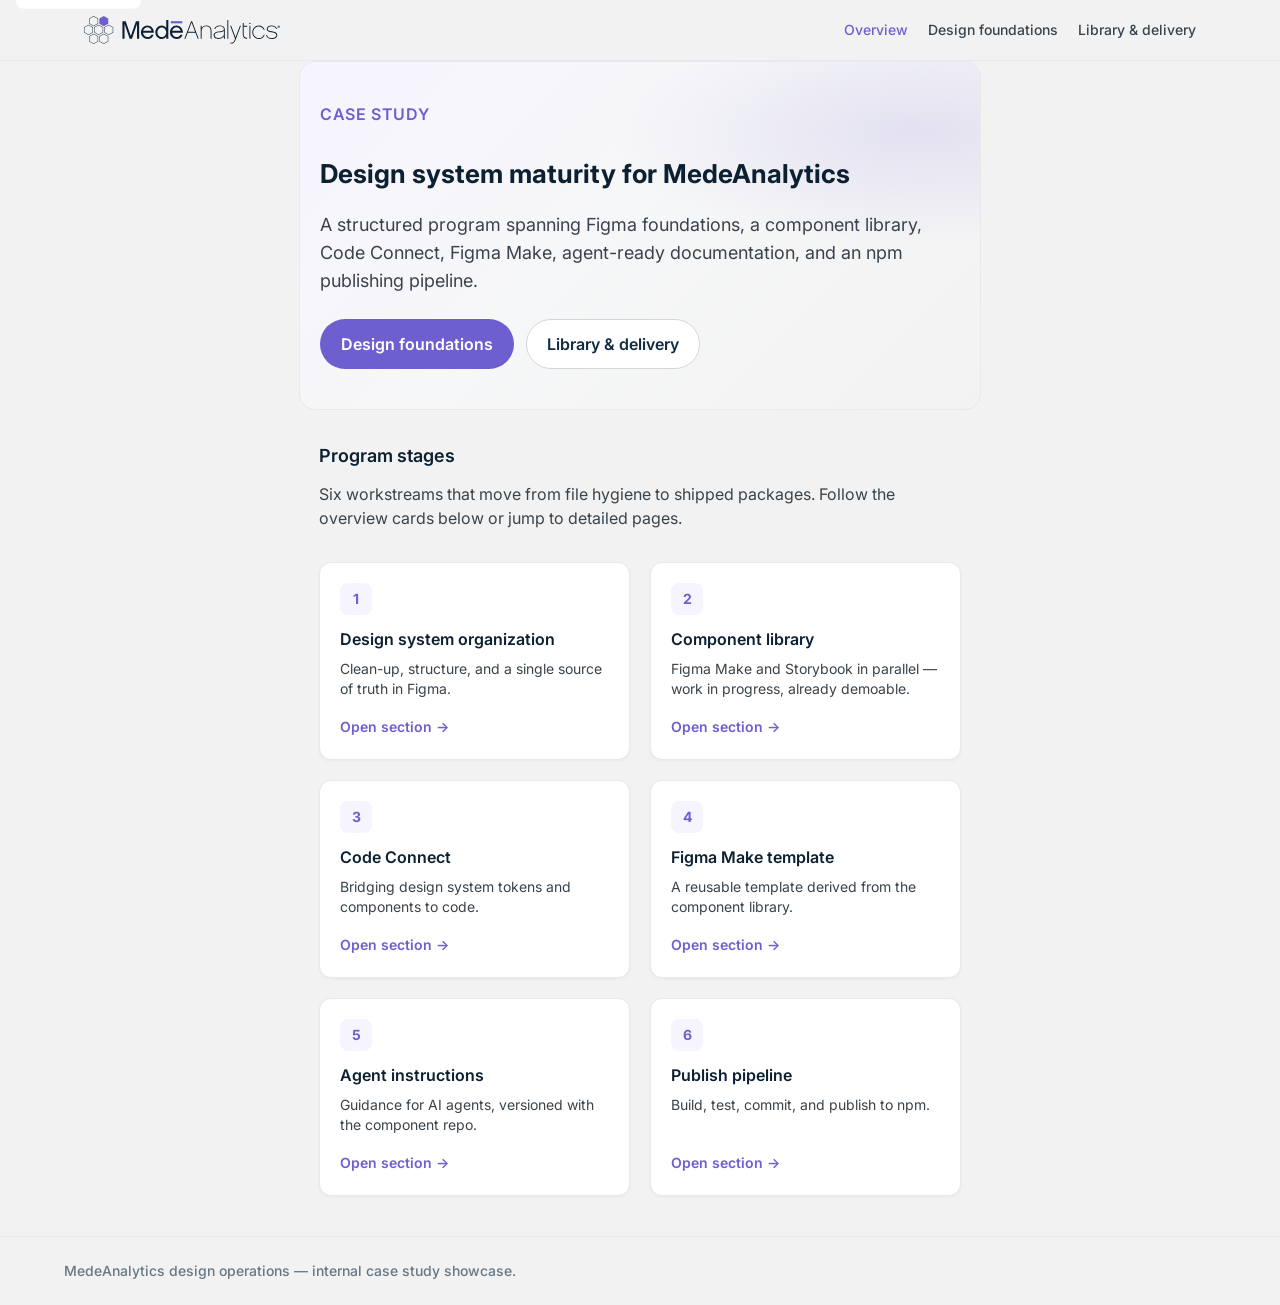
==== index.html @ 5ed3b11d "Add MedeAnalytics case study site (HTML/CSS, design tokens) Made-with: Cursor" ====
<!DOCTYPE html>
<html lang="en">
  <head>
    <meta charset="utf-8" />
    <meta name="viewport" content="width=device-width, initial-scale=1" />
    <title>MedeAnalytics — Design operations case study</title>
    <meta
      name="description"
      content="How we organized the design system, built a component library, connected Code Connect, and shipped to npm for MedeAnalytics."
    />
    <link rel="stylesheet" href="styles/index.css" />
    <link rel="stylesheet" href="css/site.css" />
  </head>
  <body class="page body-m-regular">
    <a class="skip-link label-s" href="#main">Skip to content</a>
    <header class="site-header">
      <div class="site-header__inner">
        <a class="site-logo" href="index.html">
          <img src="assets/ma_logo.svg" alt="MedeAnalytics" width="216" height="31" />
        </a>
        <nav class="site-nav label-s" aria-label="Primary">
          <a href="index.html" aria-current="page">Overview</a>
          <a href="foundations.html">Design foundations</a>
          <a href="library.html">Library &amp; delivery</a>
        </nav>
      </div>
    </header>

    <main id="main" class="site-main">
      <section class="hero" aria-labelledby="hero-title">
        <div class="hero__content">
          <p class="hero__eyebrow label-m">Case study</p>
          <h1 id="hero-title" class="h1">Design system maturity for MedeAnalytics</h1>
          <p class="body-l-regular" style="margin-top: var(---spacing-m); color: var(--text-02-main)">
            A structured program spanning Figma foundations, a component library, Code Connect,
            Figma Make, agent-ready documentation, and an npm publishing pipeline.
          </p>
          <div class="hero__actions">
            <a class="btn btn--primary" href="foundations.html">Design foundations</a>
            <a class="btn btn--secondary" href="library.html">Library &amp; delivery</a>
          </div>
        </div>
      </section>

      <section aria-labelledby="stages-title">
        <h2 id="stages-title" class="h2" style="margin-bottom: var(---spacing-s)">
          Program stages
        </h2>
        <p class="body-m-regular" style="color: var(--text-02-main); max-width: 40rem">
          Six workstreams that move from file hygiene to shipped packages. Follow the overview
          cards below or jump to detailed pages.
        </p>

        <div class="card-grid">
          <a class="stage-card reveal" href="foundations.html#stage-1">
            <span class="stage-card__num">1</span>
            <h3 class="stage-card__title body-m-semibold">Design system organization</h3>
            <p class="body-s-regular" style="color: var(--text-02-main); margin: 0">
              Clean-up, structure, and a single source of truth in Figma.
            </p>
            <span class="stage-card__meta">Open section →</span>
          </a>

          <a class="stage-card reveal" href="library.html#stage-2">
            <span class="stage-card__num">2</span>
            <h3 class="stage-card__title body-m-semibold">Component library</h3>
            <p class="body-s-regular" style="color: var(--text-02-main); margin: 0">
              Figma Make and Storybook in parallel — work in progress, already demoable.
            </p>
            <span class="stage-card__meta">Open section →</span>
          </a>

          <a class="stage-card reveal" href="foundations.html#stage-3">
            <span class="stage-card__num">3</span>
            <h3 class="stage-card__title body-m-semibold">Code Connect</h3>
            <p class="body-s-regular" style="color: var(--text-02-main); margin: 0">
              Bridging design system tokens and components to code.
            </p>
            <span class="stage-card__meta">Open section →</span>
          </a>

          <a class="stage-card reveal" href="foundations.html#stage-4">
            <span class="stage-card__num">4</span>
            <h3 class="stage-card__title body-m-semibold">Figma Make template</h3>
            <p class="body-s-regular" style="color: var(--text-02-main); margin: 0">
              A reusable template derived from the component library.
            </p>
            <span class="stage-card__meta">Open section →</span>
          </a>

          <a class="stage-card reveal" href="library.html#stage-5">
            <span class="stage-card__num">5</span>
            <h3 class="stage-card__title body-m-semibold">Agent instructions</h3>
            <p class="body-s-regular" style="color: var(--text-02-main); margin: 0">
              Guidance for AI agents, versioned with the component repo.
            </p>
            <span class="stage-card__meta">Open section →</span>
          </a>

          <a class="stage-card reveal" href="library.html#stage-6">
            <span class="stage-card__num">6</span>
            <h3 class="stage-card__title body-m-semibold">Publish pipeline</h3>
            <p class="body-s-regular" style="color: var(--text-02-main); margin: 0">
              Build, test, commit, and publish to npm.
            </p>
            <span class="stage-card__meta">Open section →</span>
          </a>
        </div>
      </section>
    </main>

    <footer class="site-footer">
      <div class="site-footer__inner body-s-regular">
        <p class="label-s" style="margin: 0">
          MedeAnalytics design operations — internal case study showcase.
        </p>
      </div>
    </footer>
    <script src="js/site.js" defer></script>
  </body>
</html>
---- styles/index.css ----
/* Design system entry — single Grape Crush theme */
@import './grape-crush.css';
@import './semantics.css';
@import './styles.css';
@import './primitives.css';
@import './fonts.css';
---- css/site.css ----
/* MedeAnalytics showcase — layout & motion (tokens from styles/index.css) */

*,
*::before,
*::after {
  box-sizing: border-box;
}

html {
  scroll-behavior: smooth;
}

@media (prefers-reduced-motion: reduce) {
  html {
    scroll-behavior: auto;
  }

  *,
  *::before,
  *::after {
    animation-duration: 0.01ms !important;
    animation-iteration-count: 1 !important;
    transition-duration: 0.01ms !important;
  }

  .reveal {
    opacity: 1 !important;
    transform: none !important;
  }
}

body {
  margin: 0;
  min-height: 100vh;
  background: var(--background-01-main);
  color: var(--text-01-main);
}

:focus-visible {
  outline: 2px solid var(--border-06-main);
  outline-offset: 2px;
}

.skip-link {
  position: absolute;
  left: var(---spacing-m);
  top: var(---spacing-m);
  padding: var(---spacing-xs) var(---spacing-s);
  background: var(--background-02-main);
  color: var(--text-hyperlink-01-main);
  text-decoration: none;
  border-radius: var(---radius-s);
  z-index: 1000;
  transform: translateY(-120%);
  transition: transform 0.2s ease;
}

.skip-link:focus {
  transform: translateY(0);
}

.site-header {
  position: sticky;
  top: 0;
  z-index: 100;
  background: color-mix(in srgb, var(--background-01-main) 92%, transparent);
  backdrop-filter: blur(12px);
  border-bottom: 1px solid var(--border-04-main);
}

.site-header__inner {
  max-width: 72rem;
  margin: 0 auto;
  padding: var(---spacing-m) var(---spacing-l);
  display: flex;
  flex-wrap: wrap;
  align-items: center;
  justify-content: space-between;
  gap: var(---spacing-m);
}

.site-logo {
  display: flex;
  align-items: center;
  gap: var(---spacing-s);
  text-decoration: none;
  color: inherit;
  transition: opacity 0.2s ease;
}

.site-logo:hover {
  opacity: 0.85;
}

.site-logo img {
  height: 1.75rem;
  width: auto;
  display: block;
}

.site-nav {
  display: flex;
  flex-wrap: wrap;
  gap: var(---spacing-xs) var(---spacing-l);
  align-items: center;
}

.site-nav a {
  text-decoration: none;
  color: var(--text-02-main);
  transition: color 0.2s ease;
}

.site-nav a:hover,
.site-nav a[aria-current="page"] {
  color: var(--text-hyperlink-01-main);
}

.site-main {
  max-width: 72rem;
  margin: 0 auto;
  padding: var(---spacing-2xl) var(---spacing-l) var(---spacing-3xl);
}

/* Keep each page’s main column under ~4000px of content height */
.site-main--tall {
  max-height: none;
}

.site-footer {
  border-top: 1px solid var(--border-04-main);
  padding: var(---spacing-xl) var(---spacing-l);
  margin-top: auto;
}

.site-footer__inner {
  max-width: 72rem;
  margin: 0 auto;
  color: var(--text-03-main);
}

/* Hero */
.hero {
  position: relative;
  padding: var(---spacing-3xl) var(---spacing-l);
  margin: calc(var(---spacing-2xl) * -1) calc(var(---spacing-l) * -1) var(---spacing-2xl);
  border-radius: var(---radius-l);
  overflow: hidden;
  background: linear-gradient(
    135deg,
    var(--background-10-main) 0%,
    var(--background-03-main) 45%,
    var(--background-01-main) 100%
  );
  border: 1px solid var(--border-04-main);
}

.hero::before {
  content: "";
  position: absolute;
  inset: 0;
  background: radial-gradient(
    ellipse 80% 60% at 90% 20%,
    color-mix(in srgb, var(--gradient-01-step-1) 18%, transparent),
    transparent 55%
  );
  pointer-events: none;
}

.hero__content {
  position: relative;
  max-width: 40rem;
}

.hero__eyebrow {
  display: inline-block;
  margin-bottom: var(---spacing-s);
  color: var(--text-hyperlink-01-main);
  letter-spacing: 0.04em;
  text-transform: uppercase;
}

.hero__actions {
  display: flex;
  flex-wrap: wrap;
  gap: var(---spacing-s);
  margin-top: var(---spacing-xl);
}

/* Buttons — token-driven */
.btn {
  display: inline-flex;
  align-items: center;
  justify-content: center;
  gap: var(---spacing-xs);
  padding: var(---spacing-s) var(---spacing-l);
  border-radius: var(--button-radius);
  font-family: var(---fontfamily);
  font-size: var(---fontsize-xs);
  font-weight: var(---fontweight-semibold);
  line-height: var(---lineheight-xs);
  text-decoration: none;
  cursor: pointer;
  border: 1px solid transparent;
  transition:
    background 0.2s ease,
    color 0.2s ease,
    border-color 0.2s ease,
    transform 0.2s ease,
    box-shadow 0.2s ease;
}

.btn--primary {
  background: var(--button-background-01-enabled-def);
  color: var(--button-elements-01-enabled);
}

.btn--primary:hover {
  background: var(--button-background-01-enabled-hov);
  transform: translateY(-1px);
  box-shadow: var(---effectposition-zero) var(---effectposition-pos2) var(---effectscale-s)
    var(---effectposition-neg2) var(--transparent-black-10);
}

.btn--primary:active {
  background: var(--button-background-01-enabled-act);
  transform: translateY(0);
}

.btn--secondary {
  background: var(--button-background-02-enabled-def);
  color: var(--button-elements-02-enabled);
  border-color: var(--border-02-main);
}

.btn--secondary:hover {
  background: var(--button-background-02-enabled-hov);
  border-color: var(--border-03-main);
  transform: translateY(-1px);
}

/* Card grid */
.card-grid {
  display: grid;
  grid-template-columns: repeat(auto-fill, minmax(17rem, 1fr));
  gap: var(---spacing-l);
  margin-top: var(---spacing-2xl);
}

.stage-card {
  display: flex;
  flex-direction: column;
  padding: var(---spacing-l);
  background: var(--background-02-main);
  border: 1px solid var(--border-04-main);
  border-radius: var(---radius-m);
  box-shadow: var(---effectposition-zero) var(---effectposition-pos1) var(---effectscale-xs)
    var(---effectposition-zero) var(--transparent-black-5);
  text-decoration: none;
  color: inherit;
  transition:
    transform 0.25s ease,
    box-shadow 0.25s ease,
    border-color 0.25s ease;
}

.stage-card:hover {
  transform: translateY(-4px);
  box-shadow: var(---effectposition-zero) var(---effectposition-pos4) var(---effectscale-l)
    var(---effectposition-neg2) var(--transparent-black-10);
  border-color: var(--border-06-main);
}

.stage-card__num {
  display: inline-flex;
  align-items: center;
  justify-content: center;
  width: 2rem;
  height: 2rem;
  border-radius: var(---radius-s);
  background: var(--background-10-main);
  color: var(--text-hyperlink-01-main);
  font-size: var(---fontsize-2xs);
  font-weight: var(---fontweight-bold);
  margin-bottom: var(---spacing-s);
}

.stage-card__title {
  margin: 0 0 var(---spacing-xs);
  color: var(--text-01-main);
}

.stage-card__meta {
  margin-top: auto;
  padding-top: var(---spacing-m);
  color: var(--text-hyperlink-01-main);
  font-size: var(---fontsize-2xs);
  font-weight: var(---fontweight-semibold);
}

/* Content sections */
.page-intro {
  margin-bottom: var(---spacing-2xl);
  max-width: 42rem;
}

.section-block {
  margin-bottom: var(---spacing-3xl);
  padding-bottom: var(---spacing-2xl);
  border-bottom: 1px solid var(--border-04-main);
}

.section-block:last-child {
  border-bottom: none;
  margin-bottom: 0;
  padding-bottom: 0;
}

.section-block__header {
  display: flex;
  flex-wrap: wrap;
  align-items: baseline;
  gap: var(---spacing-s) var(---spacing-l);
  margin-bottom: var(---spacing-m);
}

.section-block__num {
  flex-shrink: 0;
  width: 2.5rem;
  height: 2.5rem;
  display: inline-flex;
  align-items: center;
  justify-content: center;
  border-radius: var(---radius-m);
  background: var(--duotone-theme-secondary);
  color: var(--text-hyperlink-01-main);
  font-weight: var(---fontweight-bold);
  font-size: var(---fontsize-s);
}

.section-block h2 {
  margin: 0;
  flex: 1;
  min-width: 12rem;
}

.tag {
  display: inline-block;
  padding: var(---spacing-2xs) var(---spacing-s);
  border-radius: var(---radius-full);
  background: var(--background-09-main);
  color: var(--text-02-main);
  font-size: var(---fontsize-2xs);
  font-weight: var(---fontweight-medium);
}

.tag--progress {
  background: var(--background-11-main);
  color: var(--text-05-main);
}

.link-list {
  list-style: none;
  margin: var(---spacing-m) 0 0;
  padding: 0;
}

.link-list li {
  margin-bottom: var(---spacing-s);
}

.external-link {
  color: var(--text-hyperlink-01-main);
  text-decoration: none;
  font-weight: var(---fontweight-semibold);
  border-bottom: 1px solid color-mix(in srgb, var(--text-hyperlink-01-main) 35%, transparent);
  transition:
    color 0.2s ease,
    border-color 0.2s ease;
}

.external-link:hover {
  color: var(--text-hyperlink-01-main);
  border-bottom-color: var(--text-hyperlink-01-main);
}

.external-link::after {
  content: " ↗";
  font-size: 0.85em;
  opacity: 0.7;
}

.site-footer a:not(.external-link) {
  color: var(--text-hyperlink-01-main);
  text-decoration: none;
  border-bottom: 1px solid
    color-mix(in srgb, var(--text-hyperlink-01-main) 35%, transparent);
}

.site-footer a:not(.external-link):hover {
  border-bottom-color: var(--text-hyperlink-01-main);
}

/* Scroll reveal */
.reveal {
  opacity: 0;
  transform: translateY(12px);
  transition:
    opacity 0.5s ease,
    transform 0.5s ease;
}

.reveal.is-visible {
  opacity: 1;
  transform: translateY(0);
}

/* Page shell for sticky footer */
.page {
  min-height: 100vh;
  display: flex;
  flex-direction: column;
}

.page .site-main {
  flex: 1;
}

/* Responsive */
@media (max-width: 640px) {
  .hero {
    margin-left: calc(var(---spacing-l) * -1);
    margin-right: calc(var(---spacing-l) * -1);
    border-radius: 0;
    border-left: none;
    border-right: none;
  }

  .site-header__inner {
    flex-direction: column;
    align-items: flex-start;
  }

  .site-nav {
    width: 100%;
  }
}
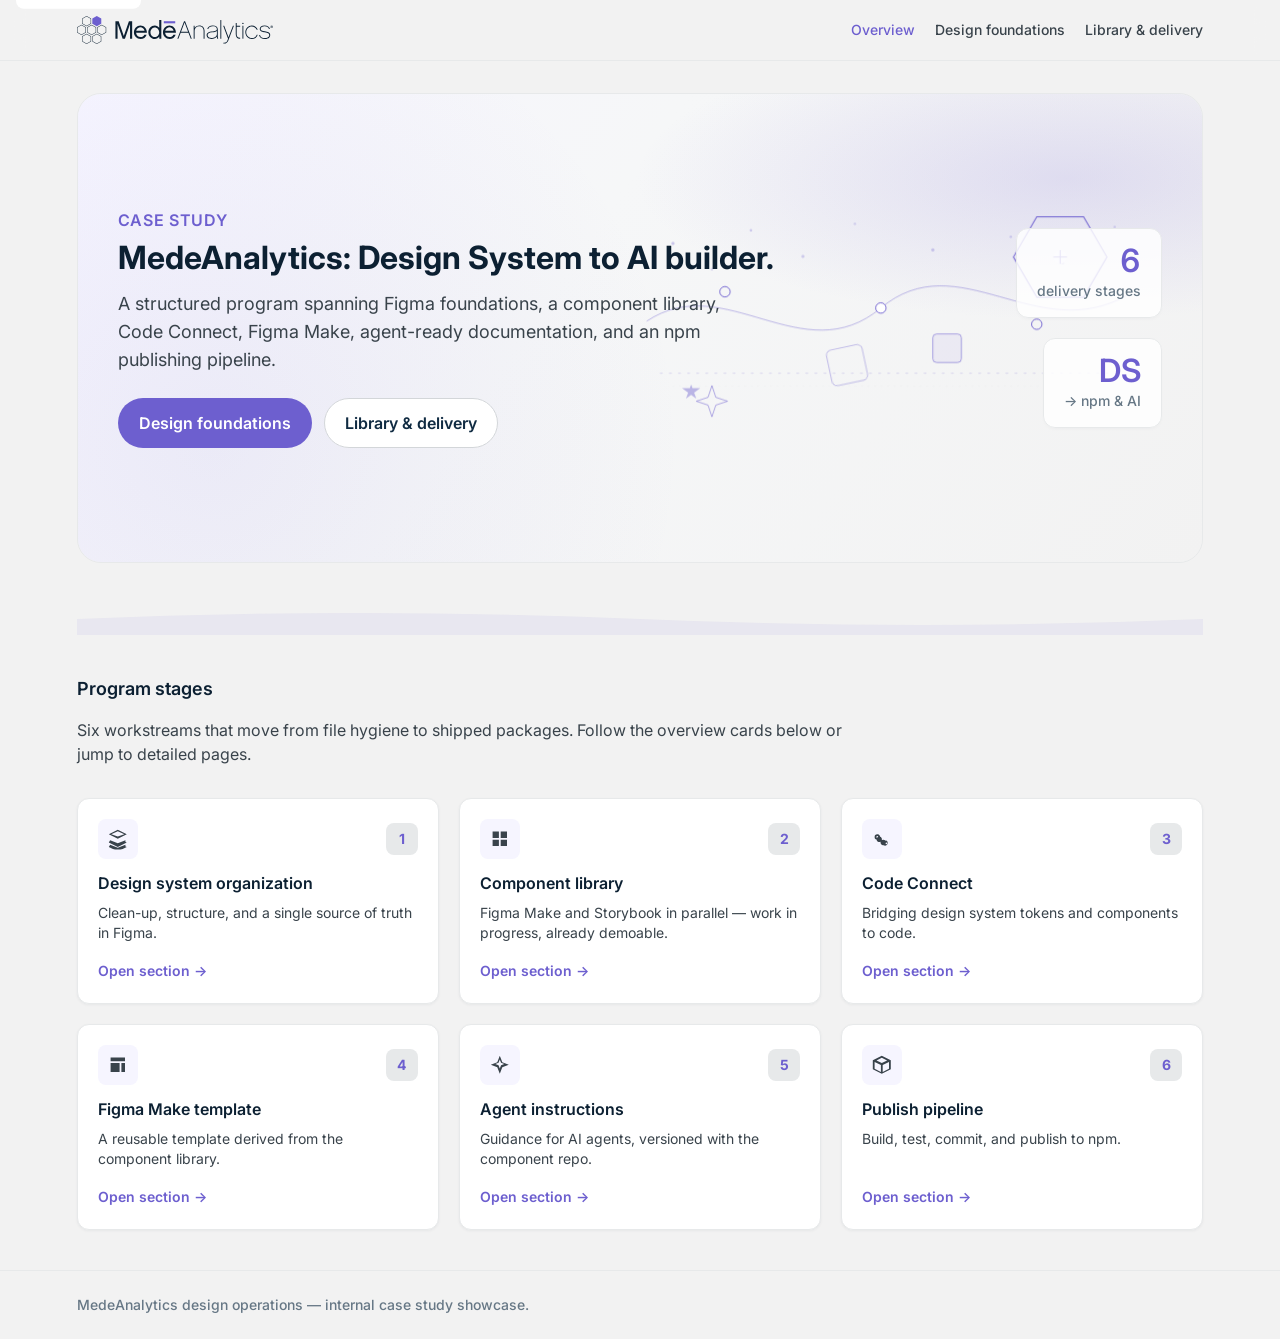
==== commit 670447cf: "Widen layout, hero headline and vector art, card icons, parallax Made-with: Cursor" ====
--- a/index.html
+++ b/index.html
@@ -3,15 +3,49 @@
   <head>
     <meta charset="utf-8" />
     <meta name="viewport" content="width=device-width, initial-scale=1" />
-    <title>MedeAnalytics — Design operations case study</title>
+    <title>MedeAnalytics: Design System to AI builder</title>
     <meta
       name="description"
-      content="How we organized the design system, built a component library, connected Code Connect, and shipped to npm for MedeAnalytics."
+      content="From organized Figma foundations to component libraries, Code Connect, and AI-ready delivery — the MedeAnalytics design operations program."
     />
     <link rel="stylesheet" href="styles/index.css" />
     <link rel="stylesheet" href="css/site.css" />
   </head>
   <body class="page body-m-regular">
+    <svg xmlns="http://www.w3.org/2000/svg" aria-hidden="true" class="sprite" focusable="false">
+      <defs>
+        <symbol id="icon-layers" viewBox="0 0 24 24">
+          <path
+            fill="currentColor"
+            d="M12 2 2 7l10 5 10-5-10-5Zm0 7.5L4.74 7 12 3.5 19.26 7 12 9.5Zm8.5 4.1L12 17l-8.5-3.4L2 16l10 5 10-5-1.5-.4Zm0 5L12 22l-8.5-3.4L2 21l10 5 10-5-1.5-.4Z"
+          />
+        </symbol>
+        <symbol id="icon-components" viewBox="0 0 24 24">
+          <path fill="currentColor" d="M4 4h7v7H4V4Zm9 0h7v7h-7V4ZM4 13h7v7H4v-7Zm9 0h7v7h-7v-7Z" />
+        </symbol>
+        <symbol id="icon-connect" viewBox="0 0 24 24">
+          <path
+            fill="currentColor"
+            d="M7 7a3 3 0 1 0 0 6 2.97 2.97 0 0 0 1.58-.46l2.28 2.28a3 3 0 1 0 1.42-1.42L10 11.12A3 3 0 0 0 7 7Zm0 2a1 1 0 1 1 0 2 1 1 0 0 1 0-2Zm10 5a3 3 0 0 0-2.86 2.12l-2.28-2.28a3 3 0 1 0-1.42 1.42l2.28 2.28A3 3 0 1 0 17 14Zm0 2a1 1 0 1 1 0 2 1 1 0 0 1 0-2Z"
+          />
+        </symbol>
+        <symbol id="icon-template" viewBox="0 0 24 24">
+          <path fill="currentColor" d="M4 4h16v4H4V4Zm0 6h10v10H4V10Zm12 0h4v10h-4V10Z" />
+        </symbol>
+        <symbol id="icon-spark" viewBox="0 0 24 24">
+          <path
+            fill="currentColor"
+            d="M12 2 9.2 9.2 2 12l7.2 2.8L12 22l2.8-7.2L22 12l-7.2-2.8L12 2Zm0 4.2 1.4 3.6 3.6 1.4-3.6 1.4-1.4 3.6-1.4-3.6-3.6-1.4 3.6-1.4 1.4-3.6Z"
+          />
+        </symbol>
+        <symbol id="icon-package" viewBox="0 0 24 24">
+          <path
+            fill="currentColor"
+            d="M12 2 2 7v10l10 5 10-5V7L12 2Zm0 2.2 5.9 2.95L12 10.1 6.1 7.15 12 4.2ZM4 8.8l7 3.5v7.7l-7-3.5V8.8Zm16 0v7.7l-7 3.5v-7.7l7-3.5Z"
+          />
+        </symbol>
+      </defs>
+    </svg>
     <a class="skip-link label-s" href="#main">Skip to content</a>
     <header class="site-header">
       <div class="site-header__inner">
@@ -27,82 +61,226 @@
     </header>
 
     <main id="main" class="site-main">
-      <section class="hero" aria-labelledby="hero-title">
-        <div class="hero__content">
-          <p class="hero__eyebrow label-m">Case study</p>
-          <h1 id="hero-title" class="h1">Design system maturity for MedeAnalytics</h1>
-          <p class="body-l-regular" style="margin-top: var(---spacing-m); color: var(--text-02-main)">
-            A structured program spanning Figma foundations, a component library, Code Connect,
-            Figma Make, agent-ready documentation, and an npm publishing pipeline.
+      <section class="hero hero--featured hero--parallax" aria-labelledby="hero-title" data-parallax-root>
+        <div class="hero__bg" aria-hidden="true">
+          <div class="hero__gradient"></div>
+        </div>
+        <div class="hero__art" aria-hidden="true">
+          <svg
+            class="hero__svg"
+            viewBox="0 0 900 420"
+            preserveAspectRatio="xMidYMid meet"
+            xmlns="http://www.w3.org/2000/svg"
+          >
+            <g data-parallax="0.035" class="hero__layer">
+              <circle cx="120" cy="80" r="2.5" fill="var(--text-hyperlink-01-main)" opacity="0.35" />
+              <circle cx="180" cy="120" r="2" fill="var(--text-hyperlink-01-main)" opacity="0.25" />
+              <circle cx="240" cy="60" r="2" fill="var(--text-hyperlink-01-main)" opacity="0.3" />
+              <circle cx="320" cy="100" r="2.5" fill="var(--text-hyperlink-01-main)" opacity="0.28" />
+              <circle cx="400" cy="50" r="2" fill="var(--text-hyperlink-01-main)" opacity="0.22" />
+              <circle cx="520" cy="90" r="2.5" fill="var(--text-hyperlink-01-main)" opacity="0.32" />
+              <circle cx="640" cy="70" r="2" fill="var(--text-hyperlink-01-main)" opacity="0.26" />
+              <circle cx="720" cy="110" r="2.5" fill="var(--text-hyperlink-01-main)" opacity="0.3" />
+              <circle cx="800" cy="55" r="2" fill="var(--text-hyperlink-01-main)" opacity="0.24" />
+              <path
+                d="M100 280h700"
+                stroke="var(--border-06-main)"
+                stroke-width="1"
+                stroke-dasharray="4 10"
+                opacity="0.35"
+              />
+              <path
+                d="M120 300h660"
+                stroke="var(--border-04-main)"
+                stroke-width="1"
+                stroke-dasharray="2 8"
+                opacity="0.5"
+              />
+            </g>
+            <g data-parallax="0.085" class="hero__layer">
+              <path
+                d="M80 200 C200 120 320 280 440 180 S680 240 820 160"
+                fill="none"
+                stroke="var(--text-hyperlink-01-main)"
+                stroke-width="1.5"
+                stroke-linecap="round"
+                opacity="0.45"
+              />
+              <circle cx="200" cy="155" r="8" fill="none" stroke="var(--border-06-main)" stroke-width="1.5" />
+              <circle cx="440" cy="180" r="8" fill="var(--background-02-main)" stroke="var(--border-06-main)" stroke-width="1.5" />
+              <circle cx="680" cy="205" r="8" fill="none" stroke="var(--border-06-main)" stroke-width="1.5" />
+              <rect
+                x="360"
+                y="240"
+                width="56"
+                height="56"
+                rx="8"
+                fill="none"
+                stroke="var(--text-hyperlink-01-main)"
+                stroke-width="1.25"
+                opacity="0.5"
+                transform="rotate(-12 388 268)"
+              />
+              <rect
+                x="520"
+                y="220"
+                width="44"
+                height="44"
+                rx="6"
+                fill="color-mix(in srgb, var(--gradient-01-step-1) 12%, transparent)"
+                stroke="var(--border-06-main)"
+                stroke-width="1"
+                opacity="0.9"
+              />
+            </g>
+            <g data-parallax="0.14" class="hero__layer">
+              <path
+                d="M680 40h72l36 62-36 62h-72l-36-62 36-62Z"
+                fill="none"
+                stroke="var(--logo-primary)"
+                stroke-width="1.75"
+                opacity="0.85"
+              />
+              <circle cx="716" cy="102" r="10" fill="var(--duotone-theme-secondary)" opacity="0.95" />
+              <path
+                d="M716 92v20M706 102h20"
+                stroke="var(--logo-primary)"
+                stroke-width="1.5"
+                stroke-linecap="round"
+              />
+              <path
+                d="M140 320l8-22 8 22-22-16h28l-22 16Z"
+                fill="var(--logo-primary)"
+                opacity="0.45"
+              />
+              <path
+                d="M180 300l6 18 18 6-18 6-6 18-6-18-18-6 18-6 6-18Z"
+                fill="none"
+                stroke="var(--text-hyperlink-01-main)"
+                stroke-width="1.2"
+                opacity="0.7"
+              />
+            </g>
+          </svg>
+        </div>
+        <div class="hero__grid">
+          <div class="hero__content">
+            <p class="hero__eyebrow label-m">Case study</p>
+            <h1 id="hero-title" class="hero__title h1">
+              MedeAnalytics:<span class="hero__title-line"> Design System to AI builder.</span>
+            </h1>
+            <p class="hero__lede body-l-regular">
+              A structured program spanning Figma foundations, a component library, Code Connect,
+              Figma Make, agent-ready documentation, and an npm publishing pipeline.
+            </p>
+            <div class="hero__actions">
+              <a class="btn btn--primary" href="foundations.html">Design foundations</a>
+              <a class="btn btn--secondary" href="library.html">Library &amp; delivery</a>
+            </div>
+          </div>
+          <div class="hero__metrics" aria-hidden="true">
+            <div class="hero__metric">
+              <span class="hero__metric-value">6</span>
+              <span class="hero__metric-label label-s">delivery stages</span>
+            </div>
+            <div class="hero__metric">
+              <span class="hero__metric-value">DS</span>
+              <span class="hero__metric-label label-s">→ npm &amp; AI</span>
+            </div>
+          </div>
+        </div>
+      </section>
+
+      <div class="section-divider reveal" aria-hidden="true">
+        <svg viewBox="0 0 1200 32" preserveAspectRatio="none" class="section-divider__svg">
+          <path
+            d="M0 16 Q300 4 600 16 T1200 16 L1200 32 L0 32Z"
+            fill="color-mix(in srgb, var(--border-06-main) 14%, transparent)"
+          />
+        </svg>
+      </div>
+
+      <section class="stages-section" aria-labelledby="stages-title">
+        <div class="stages-section__intro">
+          <h2 id="stages-title" class="h2">Program stages</h2>
+          <p class="body-m-regular stages-section__copy">
+            Six workstreams that move from file hygiene to shipped packages. Follow the overview
+            cards below or jump to detailed pages.
           </p>
-          <div class="hero__actions">
-            <a class="btn btn--primary" href="foundations.html">Design foundations</a>
-            <a class="btn btn--secondary" href="library.html">Library &amp; delivery</a>
-          </div>
-        </div>
-      </section>
-
-      <section aria-labelledby="stages-title">
-        <h2 id="stages-title" class="h2" style="margin-bottom: var(---spacing-s)">
-          Program stages
-        </h2>
-        <p class="body-m-regular" style="color: var(--text-02-main); max-width: 40rem">
-          Six workstreams that move from file hygiene to shipped packages. Follow the overview
-          cards below or jump to detailed pages.
-        </p>
+        </div>
 
         <div class="card-grid">
           <a class="stage-card reveal" href="foundations.html#stage-1">
-            <span class="stage-card__num">1</span>
+            <span class="stage-card__head">
+              <span class="stage-card__icon" aria-hidden="true">
+                <svg class="stage-card__glyph"><use href="#icon-layers" /></svg>
+              </span>
+              <span class="stage-card__num">1</span>
+            </span>
             <h3 class="stage-card__title body-m-semibold">Design system organization</h3>
-            <p class="body-s-regular" style="color: var(--text-02-main); margin: 0">
-              Clean-up, structure, and a single source of truth in Figma.
-            </p>
+            <p class="body-s-regular stage-card__text">Clean-up, structure, and a single source of truth in Figma.</p>
             <span class="stage-card__meta">Open section →</span>
           </a>
 
           <a class="stage-card reveal" href="library.html#stage-2">
-            <span class="stage-card__num">2</span>
+            <span class="stage-card__head">
+              <span class="stage-card__icon" aria-hidden="true">
+                <svg class="stage-card__glyph"><use href="#icon-components" /></svg>
+              </span>
+              <span class="stage-card__num">2</span>
+            </span>
             <h3 class="stage-card__title body-m-semibold">Component library</h3>
-            <p class="body-s-regular" style="color: var(--text-02-main); margin: 0">
+            <p class="body-s-regular stage-card__text">
               Figma Make and Storybook in parallel — work in progress, already demoable.
             </p>
             <span class="stage-card__meta">Open section →</span>
           </a>
 
           <a class="stage-card reveal" href="foundations.html#stage-3">
-            <span class="stage-card__num">3</span>
+            <span class="stage-card__head">
+              <span class="stage-card__icon" aria-hidden="true">
+                <svg class="stage-card__glyph"><use href="#icon-connect" /></svg>
+              </span>
+              <span class="stage-card__num">3</span>
+            </span>
             <h3 class="stage-card__title body-m-semibold">Code Connect</h3>
-            <p class="body-s-regular" style="color: var(--text-02-main); margin: 0">
-              Bridging design system tokens and components to code.
-            </p>
+            <p class="body-s-regular stage-card__text">Bridging design system tokens and components to code.</p>
             <span class="stage-card__meta">Open section →</span>
           </a>
 
           <a class="stage-card reveal" href="foundations.html#stage-4">
-            <span class="stage-card__num">4</span>
+            <span class="stage-card__head">
+              <span class="stage-card__icon" aria-hidden="true">
+                <svg class="stage-card__glyph"><use href="#icon-template" /></svg>
+              </span>
+              <span class="stage-card__num">4</span>
+            </span>
             <h3 class="stage-card__title body-m-semibold">Figma Make template</h3>
-            <p class="body-s-regular" style="color: var(--text-02-main); margin: 0">
-              A reusable template derived from the component library.
-            </p>
+            <p class="body-s-regular stage-card__text">A reusable template derived from the component library.</p>
             <span class="stage-card__meta">Open section →</span>
           </a>
 
           <a class="stage-card reveal" href="library.html#stage-5">
-            <span class="stage-card__num">5</span>
+            <span class="stage-card__head">
+              <span class="stage-card__icon" aria-hidden="true">
+                <svg class="stage-card__glyph"><use href="#icon-spark" /></svg>
+              </span>
+              <span class="stage-card__num">5</span>
+            </span>
             <h3 class="stage-card__title body-m-semibold">Agent instructions</h3>
-            <p class="body-s-regular" style="color: var(--text-02-main); margin: 0">
-              Guidance for AI agents, versioned with the component repo.
-            </p>
+            <p class="body-s-regular stage-card__text">Guidance for AI agents, versioned with the component repo.</p>
             <span class="stage-card__meta">Open section →</span>
           </a>
 
           <a class="stage-card reveal" href="library.html#stage-6">
-            <span class="stage-card__num">6</span>
+            <span class="stage-card__head">
+              <span class="stage-card__icon" aria-hidden="true">
+                <svg class="stage-card__glyph"><use href="#icon-package" /></svg>
+              </span>
+              <span class="stage-card__num">6</span>
+            </span>
             <h3 class="stage-card__title body-m-semibold">Publish pipeline</h3>
-            <p class="body-s-regular" style="color: var(--text-02-main); margin: 0">
-              Build, test, commit, and publish to npm.
-            </p>
+            <p class="body-s-regular stage-card__text">Build, test, commit, and publish to npm.</p>
             <span class="stage-card__meta">Open section →</span>
           </a>
         </div>
--- a/css/site.css
+++ b/css/site.css
@@ -27,6 +27,11 @@
     opacity: 1 !important;
     transform: none !important;
   }
+
+  .hero__layer {
+    will-change: auto !important;
+    transform: none !important;
+  }
 }
 
 body {
@@ -34,6 +39,14 @@
   min-height: 100vh;
   background: var(--background-01-main);
   color: var(--text-01-main);
+}
+
+/* Inline SVG symbol sprite (same document #refs) */
+.sprite {
+  position: absolute;
+  width: 0;
+  height: 0;
+  overflow: hidden;
 }
 
 :focus-visible {
@@ -69,9 +82,10 @@
 }
 
 .site-header__inner {
-  max-width: 72rem;
+  width: 100%;
+  max-width: min(112rem, 94vw);
   margin: 0 auto;
-  padding: var(---spacing-m) var(---spacing-l);
+  padding: var(---spacing-m) max(var(---spacing-l), 3vw);
   display: flex;
   flex-wrap: wrap;
   align-items: center;
@@ -117,9 +131,10 @@
 }
 
 .site-main {
-  max-width: 72rem;
+  width: 100%;
+  max-width: min(112rem, 94vw);
   margin: 0 auto;
-  padding: var(---spacing-2xl) var(---spacing-l) var(---spacing-3xl);
+  padding: var(---spacing-2xl) max(var(---spacing-l), 3vw) var(---spacing-3xl);
 }
 
 /* Keep each page’s main column under ~4000px of content height */
@@ -129,42 +144,118 @@
 
 .site-footer {
   border-top: 1px solid var(--border-04-main);
-  padding: var(---spacing-xl) var(---spacing-l);
+  padding: var(---spacing-xl) max(var(---spacing-l), 3vw);
   margin-top: auto;
 }
 
 .site-footer__inner {
-  max-width: 72rem;
+  width: 100%;
+  max-width: min(112rem, 94vw);
   margin: 0 auto;
+  padding: 0 max(var(---spacing-l), 3vw);
   color: var(--text-03-main);
 }
 
 /* Hero */
 .hero {
   position: relative;
-  padding: var(---spacing-3xl) var(---spacing-l);
-  margin: calc(var(---spacing-2xl) * -1) calc(var(---spacing-l) * -1) var(---spacing-2xl);
-  border-radius: var(---radius-l);
+  border-radius: var(---radius-xl);
   overflow: hidden;
+  border: 1px solid var(--border-04-main);
+  min-height: clamp(22rem, 52vh, 38rem);
+}
+
+.hero--featured {
+  margin: 0 0 var(---spacing-3xl);
+  padding: 0;
+}
+
+.hero__bg {
+  position: absolute;
+  inset: 0;
+  pointer-events: none;
+}
+
+.hero__gradient {
+  position: absolute;
+  inset: 0;
   background: linear-gradient(
-    135deg,
+    125deg,
     var(--background-10-main) 0%,
-    var(--background-03-main) 45%,
+    var(--background-03-main) 42%,
     var(--background-01-main) 100%
   );
-  border: 1px solid var(--border-04-main);
-}
-
-.hero::before {
+}
+
+.hero__gradient::after {
   content: "";
   position: absolute;
   inset: 0;
   background: radial-gradient(
-    ellipse 80% 60% at 90% 20%,
-    color-mix(in srgb, var(--gradient-01-step-1) 18%, transparent),
+    ellipse 70% 55% at 88% 18%,
+    color-mix(in srgb, var(--gradient-01-step-1) 22%, transparent),
     transparent 55%
   );
+}
+
+.hero__gradient::before {
+  content: "";
+  position: absolute;
+  inset: 0;
+  background: radial-gradient(
+    circle at 12% 75%,
+    color-mix(in srgb, var(--logo-primary) 8%, transparent),
+    transparent 45%
+  );
+}
+
+.hero__art {
+  position: absolute;
+  inset: 0;
   pointer-events: none;
+  opacity: 0.95;
+}
+
+.hero__svg {
+  position: absolute;
+  right: -5%;
+  top: 50%;
+  transform: translateY(-50%);
+  width: min(58%, 720px);
+  height: auto;
+  max-height: 105%;
+}
+
+.hero__layer {
+  will-change: transform;
+}
+
+.hero--parallax[data-parallax-paused] .hero__layer {
+  transform: none !important;
+}
+
+.hero__grid {
+  position: relative;
+  z-index: 2;
+  display: grid;
+  grid-template-columns: 1fr;
+  gap: var(---spacing-2xl);
+  align-items: center;
+  padding: clamp(var(---spacing-2xl), 6vw, var(---spacing-3xl))
+    clamp(var(---spacing-l), 4vw, var(---spacing-3xl));
+  min-height: clamp(22rem, 52vh, 38rem);
+}
+
+@media (min-width: 1024px) {
+  .hero__grid {
+    grid-template-columns: minmax(0, 1.15fr) minmax(0, 0.45fr);
+    gap: var(---spacing-3xl);
+  }
+
+  .hero__svg {
+    right: 2%;
+    width: min(52%, 640px);
+  }
 }
 
 .hero__content {
@@ -172,6 +263,34 @@
   max-width: 40rem;
 }
 
+@media (min-width: 1280px) {
+  .hero__content {
+    max-width: 42rem;
+  }
+}
+
+.hero__title {
+  margin: 0;
+  font-size: clamp(var(---fontsize-l), 2.75vw + 1rem, var(---fontsize-2xl));
+  line-height: var(---lineheight-m);
+}
+
+.hero__title-line {
+  display: block;
+}
+
+@media (min-width: 720px) {
+  .hero__title-line {
+    display: inline;
+  }
+}
+
+.hero__lede {
+  margin-top: var(---spacing-m);
+  color: var(--text-02-main);
+  max-width: 38rem;
+}
+
 .hero__eyebrow {
   display: inline-block;
   margin-bottom: var(---spacing-s);
@@ -185,6 +304,68 @@
   flex-wrap: wrap;
   gap: var(---spacing-s);
   margin-top: var(---spacing-xl);
+}
+
+.hero__metrics {
+  display: flex;
+  flex-direction: column;
+  gap: var(---spacing-l);
+  margin-top: var(---spacing-m);
+}
+
+@media (min-width: 1024px) {
+  .hero__metrics {
+    margin-top: 0;
+    align-items: flex-end;
+    text-align: right;
+  }
+}
+
+.hero__metric {
+  padding: var(---spacing-m) var(---spacing-l);
+  border-radius: var(---radius-m);
+  background: color-mix(in srgb, var(--background-02-main) 82%, transparent);
+  border: 1px solid var(--border-04-main);
+  box-shadow: var(---effectposition-zero) var(---effectposition-pos2) var(---effectscale-s)
+    var(---effectposition-neg2) var(--transparent-black-5);
+}
+
+.hero__metric-value {
+  display: block;
+  font-size: var(---fontsize-2xl);
+  font-weight: var(---fontweight-semibold);
+  line-height: var(---lineheight-m);
+  color: var(--text-hyperlink-01-main);
+  font-variant-numeric: tabular-nums;
+}
+
+.hero__metric-label {
+  display: block;
+  margin-top: var(---spacing-2xs);
+  color: var(--text-03-main);
+}
+
+/* Section divider */
+.section-divider {
+  margin: var(---spacing-2xl) 0 var(---spacing-3xl);
+  height: 2rem;
+}
+
+.section-divider__svg {
+  display: block;
+  width: 100%;
+  height: 2rem;
+  opacity: 0.55;
+}
+
+.stages-section__intro {
+  margin-bottom: var(---spacing-xl);
+  max-width: 48rem;
+}
+
+.stages-section__copy {
+  margin-top: var(---spacing-s);
+  color: var(--text-02-main);
 }
 
 /* Buttons — token-driven */
@@ -242,9 +423,15 @@
 /* Card grid */
 .card-grid {
   display: grid;
-  grid-template-columns: repeat(auto-fill, minmax(17rem, 1fr));
+  grid-template-columns: repeat(auto-fill, minmax(17.5rem, 1fr));
   gap: var(---spacing-l);
   margin-top: var(---spacing-2xl);
+}
+
+@media (min-width: 1536px) {
+  .card-grid {
+    grid-template-columns: repeat(3, minmax(0, 1fr));
+  }
 }
 
 .stage-card {
@@ -271,6 +458,38 @@
   border-color: var(--border-06-main);
 }
 
+.stage-card:hover .stage-card__glyph {
+  color: var(--text-hyperlink-01-main);
+  transform: scale(1.06);
+}
+
+.stage-card__head {
+  display: flex;
+  align-items: center;
+  justify-content: space-between;
+  gap: var(---spacing-m);
+  margin-bottom: var(---spacing-s);
+}
+
+.stage-card__icon {
+  display: flex;
+  align-items: center;
+  justify-content: center;
+  width: 2.5rem;
+  height: 2.5rem;
+  border-radius: var(---radius-s);
+  background: var(--background-10-main);
+  color: var(--text-02-main);
+  transition:
+    color 0.25s ease,
+    transform 0.25s ease;
+}
+
+.stage-card__glyph {
+  width: 1.35rem;
+  height: 1.35rem;
+}
+
 .stage-card__num {
   display: inline-flex;
   align-items: center;
@@ -278,16 +497,20 @@
   width: 2rem;
   height: 2rem;
   border-radius: var(---radius-s);
-  background: var(--background-10-main);
+  background: var(--background-09-main);
   color: var(--text-hyperlink-01-main);
   font-size: var(---fontsize-2xs);
   font-weight: var(---fontweight-bold);
-  margin-bottom: var(---spacing-s);
 }
 
 .stage-card__title {
   margin: 0 0 var(---spacing-xs);
   color: var(--text-01-main);
+}
+
+.stage-card__text {
+  color: var(--text-02-main);
+  margin: 0;
 }
 
 .stage-card__meta {
@@ -428,12 +651,14 @@
 
 /* Responsive */
 @media (max-width: 640px) {
-  .hero {
-    margin-left: calc(var(---spacing-l) * -1);
-    margin-right: calc(var(---spacing-l) * -1);
-    border-radius: 0;
-    border-left: none;
-    border-right: none;
+  .hero--featured {
+    border-radius: var(---radius-m);
+  }
+
+  .hero__svg {
+    right: -12%;
+    width: 70%;
+    opacity: 0.55;
   }
 
   .site-header__inner {
@@ -444,4 +669,9 @@
   .site-nav {
     width: 100%;
   }
-}
+
+  .hero__metric {
+    align-self: stretch;
+    text-align: left;
+  }
+}
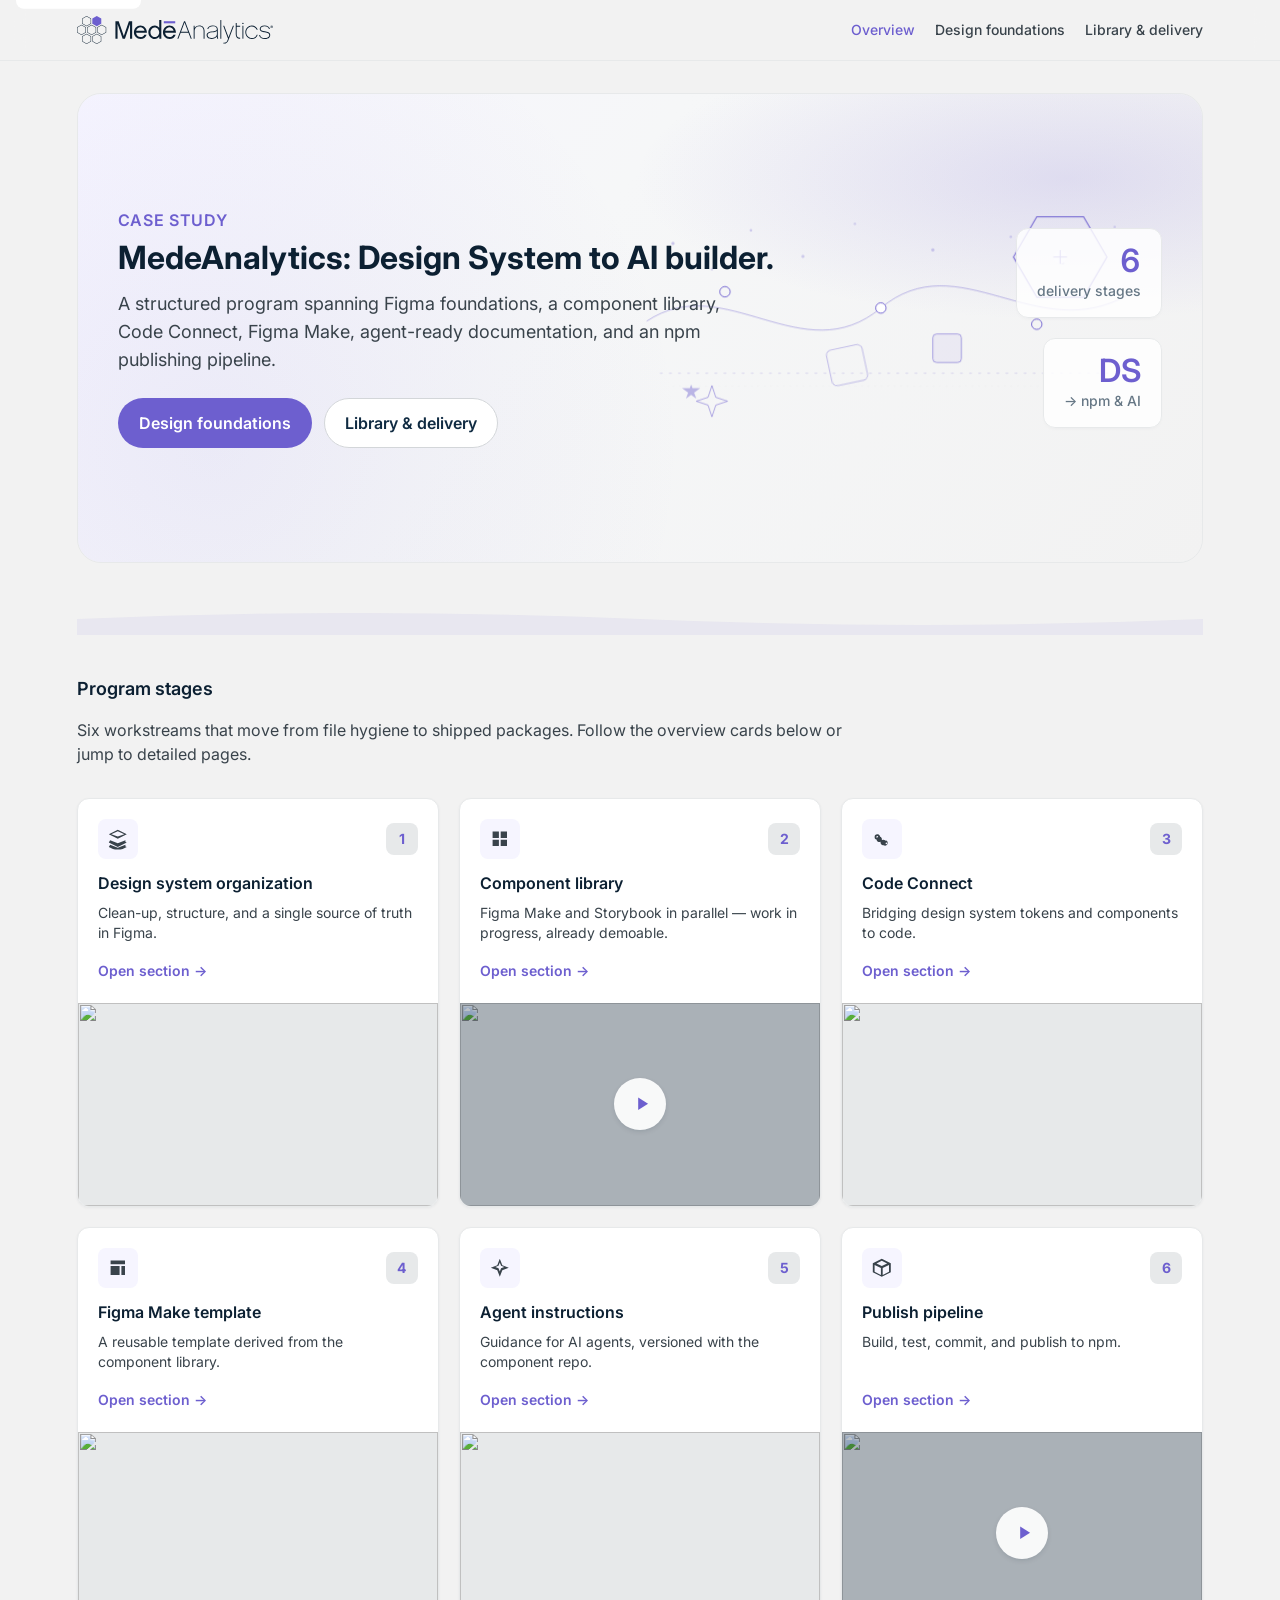
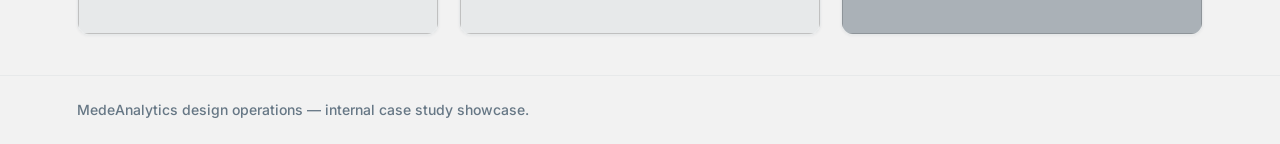
==== commit 5ae105df: "Add 16:9 section media, card thumbnails, video modal and inline loops Made-with: Cursor" ====
--- a/index.html
+++ b/index.html
@@ -52,7 +52,19 @@
         <a class="site-logo" href="index.html">
           <img src="assets/ma_logo.svg" alt="MedeAnalytics" width="216" height="31" />
         </a>
-        <nav class="site-nav label-s" aria-label="Primary">
+        <button
+          type="button"
+          class="site-nav-toggle"
+          id="site-nav-toggle"
+          aria-controls="site-nav"
+          aria-expanded="false"
+          aria-label="Open navigation menu"
+        >
+          <span class="site-nav-toggle__icon" aria-hidden="true">
+            <span></span><span></span><span></span>
+          </span>
+        </button>
+        <nav class="site-nav label-s" id="site-nav" aria-label="Primary">
           <a href="index.html" aria-current="page">Overview</a>
           <a href="foundations.html">Design foundations</a>
           <a href="library.html">Library &amp; delivery</a>
@@ -209,83 +221,190 @@
           </p>
         </div>
 
+        <!-- Media assets (16:9): stage-1-design-system.jpg … stage-6-publish-pipeline.jpg; videos: stage-2-component-library.mp4, stage-6-publish-pipeline.mp4 -->
         <div class="card-grid">
-          <a class="stage-card reveal" href="foundations.html#stage-1">
-            <span class="stage-card__head">
-              <span class="stage-card__icon" aria-hidden="true">
-                <svg class="stage-card__glyph"><use href="#icon-layers" /></svg>
-              </span>
-              <span class="stage-card__num">1</span>
-            </span>
-            <h3 class="stage-card__title body-m-semibold">Design system organization</h3>
-            <p class="body-s-regular stage-card__text">Clean-up, structure, and a single source of truth in Figma.</p>
-            <span class="stage-card__meta">Open section →</span>
-          </a>
-
-          <a class="stage-card reveal" href="library.html#stage-2">
-            <span class="stage-card__head">
-              <span class="stage-card__icon" aria-hidden="true">
-                <svg class="stage-card__glyph"><use href="#icon-components" /></svg>
-              </span>
-              <span class="stage-card__num">2</span>
-            </span>
-            <h3 class="stage-card__title body-m-semibold">Component library</h3>
-            <p class="body-s-regular stage-card__text">
-              Figma Make and Storybook in parallel — work in progress, already demoable.
-            </p>
-            <span class="stage-card__meta">Open section →</span>
-          </a>
-
-          <a class="stage-card reveal" href="foundations.html#stage-3">
-            <span class="stage-card__head">
-              <span class="stage-card__icon" aria-hidden="true">
-                <svg class="stage-card__glyph"><use href="#icon-connect" /></svg>
-              </span>
-              <span class="stage-card__num">3</span>
-            </span>
-            <h3 class="stage-card__title body-m-semibold">Code Connect</h3>
-            <p class="body-s-regular stage-card__text">Bridging design system tokens and components to code.</p>
-            <span class="stage-card__meta">Open section →</span>
-          </a>
-
-          <a class="stage-card reveal" href="foundations.html#stage-4">
-            <span class="stage-card__head">
-              <span class="stage-card__icon" aria-hidden="true">
-                <svg class="stage-card__glyph"><use href="#icon-template" /></svg>
-              </span>
-              <span class="stage-card__num">4</span>
-            </span>
-            <h3 class="stage-card__title body-m-semibold">Figma Make template</h3>
-            <p class="body-s-regular stage-card__text">A reusable template derived from the component library.</p>
-            <span class="stage-card__meta">Open section →</span>
-          </a>
-
-          <a class="stage-card reveal" href="library.html#stage-5">
-            <span class="stage-card__head">
-              <span class="stage-card__icon" aria-hidden="true">
-                <svg class="stage-card__glyph"><use href="#icon-spark" /></svg>
-              </span>
-              <span class="stage-card__num">5</span>
-            </span>
-            <h3 class="stage-card__title body-m-semibold">Agent instructions</h3>
-            <p class="body-s-regular stage-card__text">Guidance for AI agents, versioned with the component repo.</p>
-            <span class="stage-card__meta">Open section →</span>
-          </a>
-
-          <a class="stage-card reveal" href="library.html#stage-6">
-            <span class="stage-card__head">
-              <span class="stage-card__icon" aria-hidden="true">
-                <svg class="stage-card__glyph"><use href="#icon-package" /></svg>
-              </span>
-              <span class="stage-card__num">6</span>
-            </span>
-            <h3 class="stage-card__title body-m-semibold">Publish pipeline</h3>
-            <p class="body-s-regular stage-card__text">Build, test, commit, and publish to npm.</p>
-            <span class="stage-card__meta">Open section →</span>
-          </a>
+          <article class="stage-card reveal">
+            <a class="stage-card__link" href="foundations.html#stage-1">
+              <span class="stage-card__head">
+                <span class="stage-card__icon" aria-hidden="true">
+                  <svg class="stage-card__glyph"><use href="#icon-layers" /></svg>
+                </span>
+                <span class="stage-card__num">1</span>
+              </span>
+              <h3 class="stage-card__title body-m-semibold">Design system organization</h3>
+              <p class="body-s-regular stage-card__text">Clean-up, structure, and a single source of truth in Figma.</p>
+              <span class="stage-card__meta">Open section →</span>
+            </a>
+            <div class="stage-card__media">
+              <img
+                class="stage-card__media-img"
+                src="assets/stage-1-design-system.jpg"
+                alt=""
+                width="1920"
+                height="1080"
+                loading="lazy"
+              />
+            </div>
+          </article>
+
+          <article class="stage-card reveal">
+            <a class="stage-card__link" href="library.html#stage-2">
+              <span class="stage-card__head">
+                <span class="stage-card__icon" aria-hidden="true">
+                  <svg class="stage-card__glyph"><use href="#icon-components" /></svg>
+                </span>
+                <span class="stage-card__num">2</span>
+              </span>
+              <h3 class="stage-card__title body-m-semibold">Component library</h3>
+              <p class="body-s-regular stage-card__text">
+                Figma Make and Storybook in parallel — work in progress, already demoable.
+              </p>
+              <span class="stage-card__meta">Open section →</span>
+            </a>
+            <div class="stage-card__media stage-card__media--video">
+              <img
+                class="stage-card__media-img"
+                src="assets/stage-2-component-library.jpg"
+                alt=""
+                width="1920"
+                height="1080"
+                loading="lazy"
+              />
+              <button
+                type="button"
+                class="stage-card__play js-media-open"
+                data-video-src="assets/stage-2-component-library.mp4"
+                aria-label="Play component library video"
+              >
+                <span class="stage-card__play-icon" aria-hidden="true">
+                  <svg xmlns="http://www.w3.org/2000/svg" viewBox="0 0 24 24" fill="currentColor">
+                    <path d="M8 5v14l11-7L8 5z" />
+                  </svg>
+                </span>
+              </button>
+            </div>
+          </article>
+
+          <article class="stage-card reveal">
+            <a class="stage-card__link" href="foundations.html#stage-3">
+              <span class="stage-card__head">
+                <span class="stage-card__icon" aria-hidden="true">
+                  <svg class="stage-card__glyph"><use href="#icon-connect" /></svg>
+                </span>
+                <span class="stage-card__num">3</span>
+              </span>
+              <h3 class="stage-card__title body-m-semibold">Code Connect</h3>
+              <p class="body-s-regular stage-card__text">Bridging design system tokens and components to code.</p>
+              <span class="stage-card__meta">Open section →</span>
+            </a>
+            <div class="stage-card__media">
+              <img
+                class="stage-card__media-img"
+                src="assets/stage-3-code-connect.jpg"
+                alt=""
+                width="1920"
+                height="1080"
+                loading="lazy"
+              />
+            </div>
+          </article>
+
+          <article class="stage-card reveal">
+            <a class="stage-card__link" href="foundations.html#stage-4">
+              <span class="stage-card__head">
+                <span class="stage-card__icon" aria-hidden="true">
+                  <svg class="stage-card__glyph"><use href="#icon-template" /></svg>
+                </span>
+                <span class="stage-card__num">4</span>
+              </span>
+              <h3 class="stage-card__title body-m-semibold">Figma Make template</h3>
+              <p class="body-s-regular stage-card__text">A reusable template derived from the component library.</p>
+              <span class="stage-card__meta">Open section →</span>
+            </a>
+            <div class="stage-card__media">
+              <img
+                class="stage-card__media-img"
+                src="assets/stage-4-figma-template.jpg"
+                alt=""
+                width="1920"
+                height="1080"
+                loading="lazy"
+              />
+            </div>
+          </article>
+
+          <article class="stage-card reveal">
+            <a class="stage-card__link" href="library.html#stage-5">
+              <span class="stage-card__head">
+                <span class="stage-card__icon" aria-hidden="true">
+                  <svg class="stage-card__glyph"><use href="#icon-spark" /></svg>
+                </span>
+                <span class="stage-card__num">5</span>
+              </span>
+              <h3 class="stage-card__title body-m-semibold">Agent instructions</h3>
+              <p class="body-s-regular stage-card__text">Guidance for AI agents, versioned with the component repo.</p>
+              <span class="stage-card__meta">Open section →</span>
+            </a>
+            <div class="stage-card__media">
+              <img
+                class="stage-card__media-img"
+                src="assets/stage-5-agent-instructions.jpg"
+                alt=""
+                width="1920"
+                height="1080"
+                loading="lazy"
+              />
+            </div>
+          </article>
+
+          <article class="stage-card reveal">
+            <a class="stage-card__link" href="library.html#stage-6">
+              <span class="stage-card__head">
+                <span class="stage-card__icon" aria-hidden="true">
+                  <svg class="stage-card__glyph"><use href="#icon-package" /></svg>
+                </span>
+                <span class="stage-card__num">6</span>
+              </span>
+              <h3 class="stage-card__title body-m-semibold">Publish pipeline</h3>
+              <p class="body-s-regular stage-card__text">Build, test, commit, and publish to npm.</p>
+              <span class="stage-card__meta">Open section →</span>
+            </a>
+            <div class="stage-card__media stage-card__media--video">
+              <img
+                class="stage-card__media-img"
+                src="assets/stage-6-publish-pipeline.jpg"
+                alt=""
+                width="1920"
+                height="1080"
+                loading="lazy"
+              />
+              <button
+                type="button"
+                class="stage-card__play js-media-open"
+                data-video-src="assets/stage-6-publish-pipeline.mp4"
+                aria-label="Play publishing pipeline video"
+              >
+                <span class="stage-card__play-icon" aria-hidden="true">
+                  <svg xmlns="http://www.w3.org/2000/svg" viewBox="0 0 24 24" fill="currentColor">
+                    <path d="M8 5v14l11-7L8 5z" />
+                  </svg>
+                </span>
+              </button>
+            </div>
+          </article>
         </div>
       </section>
     </main>
+
+    <dialog class="media-modal" id="media-modal" aria-labelledby="media-modal-title">
+      <h2 id="media-modal-title" class="visually-hidden">Video</h2>
+      <div class="media-modal__inner">
+        <div class="media-modal__panel">
+          <button type="button" class="media-modal__close" aria-label="Close video">&times;</button>
+          <video class="media-modal__video" playsinline controls loop preload="metadata"></video>
+        </div>
+      </div>
+    </dialog>
 
     <footer class="site-footer">
       <div class="site-footer__inner body-s-regular">
--- a/css/site.css
+++ b/css/site.css
@@ -47,6 +47,18 @@
   width: 0;
   height: 0;
   overflow: hidden;
+}
+
+.visually-hidden {
+  position: absolute;
+  width: 1px;
+  height: 1px;
+  padding: 0;
+  margin: -1px;
+  overflow: hidden;
+  clip: rect(0, 0, 0, 0);
+  white-space: nowrap;
+  border: 0;
 }
 
 :focus-visible {
@@ -91,6 +103,7 @@
   align-items: center;
   justify-content: space-between;
   gap: var(---spacing-m);
+  position: relative;
 }
 
 .site-logo {
@@ -112,6 +125,71 @@
   display: block;
 }
 
+.site-nav-toggle {
+  display: none;
+  align-items: center;
+  justify-content: center;
+  flex-shrink: 0;
+  width: 2.75rem;
+  height: 2.75rem;
+  margin: 0;
+  padding: 0;
+  border: none;
+  border-radius: 0;
+  background: transparent;
+  color: var(--text-01-main);
+  cursor: pointer;
+  outline: none;
+  box-shadow: none;
+  -webkit-tap-highlight-color: transparent;
+  transition: opacity 0.2s ease;
+}
+
+.site-nav-toggle:hover {
+  opacity: 0.85;
+}
+
+.site-nav-toggle:focus,
+.site-nav-toggle:focus-visible {
+  outline: none;
+  box-shadow: none;
+}
+
+.site-nav-toggle:focus-visible .site-nav-toggle__icon span {
+  background: var(--text-hyperlink-01-main);
+}
+
+.site-nav-toggle__icon {
+  display: flex;
+  flex-direction: column;
+  justify-content: center;
+  gap: 5px;
+  width: 1.125rem;
+  pointer-events: none;
+}
+
+.site-nav-toggle__icon span {
+  display: block;
+  height: 2px;
+  border-radius: 1px;
+  background: currentColor;
+  transition:
+    transform 0.25s ease,
+    opacity 0.2s ease;
+}
+
+.site-header.is-nav-open .site-nav-toggle__icon span:nth-child(1) {
+  transform: translateY(7px) rotate(45deg);
+}
+
+.site-header.is-nav-open .site-nav-toggle__icon span:nth-child(2) {
+  opacity: 0;
+}
+
+.site-header.is-nav-open .site-nav-toggle__icon span:nth-child(3) {
+  transform: translateY(-7px) rotate(-45deg);
+}
+
 .site-nav {
   display: flex;
   flex-wrap: wrap;
@@ -128,6 +206,66 @@
 .site-nav a:hover,
 .site-nav a[aria-current="page"] {
   color: var(--text-hyperlink-01-main);
+}
+
+@media (max-width: 767px) {
+  .site-header__inner {
+    flex-wrap: wrap;
+    align-items: center;
+    gap: var(---spacing-s);
+  }
+
+  .site-logo {
+    flex: 1;
+    min-width: 0;
+  }
+
+  .site-nav-toggle {
+    display: inline-flex;
+  }
+
+  .site-nav {
+    display: none;
+    flex-wrap: nowrap;
+    flex-direction: column;
+    align-items: stretch;
+    gap: 0;
+    width: 100%;
+    flex-basis: 100%;
+    order: 3;
+    margin: 0;
+    padding: var(---spacing-s) 0 0;
+    border-top: 1px solid var(--border-04-main);
+  }
+
+  .site-nav a {
+    padding: var(---spacing-m) var(---spacing-xs);
+    border-radius: var(---radius-s);
+  }
+
+  .site-nav a:hover,
+  .site-nav a:focus-visible {
+    background: var(--background-03-main);
+  }
+
+  .site-header.is-nav-open .site-nav {
+    display: flex;
+  }
+}
+
+@media (min-width: 768px) {
+  .site-nav-toggle {
+    display: none !important;
+  }
+
+  .site-nav {
+    display: flex !important;
+    width: auto;
+    flex-basis: auto;
+    order: 0;
+    padding: 0;
+    border-top: none;
+  }
 }
 
 .site-main {
@@ -168,6 +306,15 @@
 .hero--featured {
   margin: 0 0 var(---spacing-3xl);
   padding: 0;
+}
+
+/* Inner pages: slightly shorter hero than home */
+.hero--sub {
+  min-height: clamp(18rem, 44vh, 32rem);
+}
+
+.hero--sub .hero__grid {
+  min-height: clamp(18rem, 44vh, 32rem);
 }
 
 .hero__bg {
@@ -437,13 +584,13 @@
 .stage-card {
   display: flex;
   flex-direction: column;
-  padding: var(---spacing-l);
+  padding: 0;
+  overflow: hidden;
   background: var(--background-02-main);
   border: 1px solid var(--border-04-main);
   border-radius: var(---radius-m);
   box-shadow: var(---effectposition-zero) var(---effectposition-pos1) var(---effectscale-xs)
     var(---effectposition-zero) var(--transparent-black-5);
-  text-decoration: none;
   color: inherit;
   transition:
     transform 0.25s ease,
@@ -461,6 +608,79 @@
 .stage-card:hover .stage-card__glyph {
   color: var(--text-hyperlink-01-main);
   transform: scale(1.06);
+}
+
+.stage-card__link {
+  display: flex;
+  flex-direction: column;
+  flex: 1;
+  min-height: 0;
+  padding: var(---spacing-l);
+  text-decoration: none;
+  color: inherit;
+}
+
+.stage-card__media {
+  position: relative;
+  width: 100%;
+  margin: 0;
+  flex-shrink: 0;
+  aspect-ratio: 16 / 9;
+  background: var(--background-09-main);
+}
+
+.stage-card__media-img {
+  display: block;
+  width: 100%;
+  height: 100%;
+  object-fit: cover;
+}
+
+.stage-card__play {
+  position: absolute;
+  inset: 0;
+  margin: 0;
+  padding: 0;
+  border: none;
+  background: color-mix(in srgb, var(--primary-black) 28%, transparent);
+  cursor: pointer;
+  display: flex;
+  align-items: center;
+  justify-content: center;
+  transition: background 0.2s ease;
+}
+
+.stage-card__play:hover {
+  background: color-mix(in srgb, var(--primary-black) 38%, transparent);
+}
+
+.stage-card__play:focus {
+  outline: none;
+}
+
+.stage-card__play:focus-visible {
+  outline: 2px solid var(--border-06-main);
+  outline-offset: -2px;
+}
+
+.stage-card__play-icon {
+  display: flex;
+  align-items: center;
+  justify-content: center;
+  width: 3.25rem;
+  height: 3.25rem;
+  border-radius: var(---radius-full);
+  background: color-mix(in srgb, var(--background-02-main) 92%, transparent);
+  color: var(--text-hyperlink-01-main);
+  box-shadow: var(---effectposition-zero) var(---effectposition-pos2) var(---effectscale-m)
+    var(---effectposition-neg2) var(--transparent-black-20);
+  pointer-events: none;
+}
+
+.stage-card__play-icon svg {
+  width: 1.35rem;
+  height: 1.35rem;
+  margin-left: 3px;
 }
 
 .stage-card__head {
@@ -539,6 +759,169 @@
   padding-bottom: 0;
 }
 
+/* Section media (detail pages) */
+.section-media {
+  margin: var(---spacing-xl) 0 0;
+  border-radius: var(---radius-m);
+  overflow: hidden;
+  border: 1px solid var(--border-04-main);
+  background: var(--background-09-main);
+}
+
+figure.section-media {
+  margin-left: 0;
+  margin-right: 0;
+}
+
+.section-media--video {
+  position: relative;
+  padding: 0;
+}
+
+.section-media__frame {
+  position: relative;
+  aspect-ratio: 16 / 9;
+  width: 100%;
+  background: var(--primary-black);
+}
+
+.section-media--image {
+  aspect-ratio: 16 / 9;
+}
+
+.section-media__img,
+.section-media__video {
+  display: block;
+  width: 100%;
+  height: 100%;
+  object-fit: cover;
+}
+
+
+.section-media__expand {
+  position: absolute;
+  inset: 0;
+  margin: 0;
+  padding: 0;
+  border: none;
+  cursor: pointer;
+  background: transparent;
+  transition: background 0.2s ease;
+}
+
+.section-media__expand:hover {
+  background: color-mix(in srgb, var(--primary-black) 12%, transparent);
+}
+
+.section-media__expand:focus {
+  outline: none;
+}
+
+.section-media__expand:focus-visible {
+  outline: 2px solid var(--border-06-main);
+  outline-offset: -2px;
+}
+
+.section-media__expand::after {
+  content: "";
+  position: absolute;
+  bottom: var(---spacing-m);
+  right: var(---spacing-m);
+  width: 2.5rem;
+  height: 2.5rem;
+  border-radius: var(---radius-s);
+  background: color-mix(in srgb, var(--background-02-main) 88%, transparent);
+  border: 1px solid var(--border-04-main);
+  background-image: url("data:image/svg+xml,%3Csvg xmlns='http://www.w3.org/2000/svg' viewBox='0 0 24 24' fill='none' stroke='%236d5fcf' stroke-width='2'%3E%3Cpath d='M8 5v14l11-7-11-7z'/%3E%3C/svg%3E");
+  background-repeat: no-repeat;
+  background-position: center;
+  background-size: 1rem 1rem;
+  pointer-events: none;
+  box-shadow: var(---effectposition-zero) var(---effectposition-pos1) var(---effectscale-xs)
+    var(---effectposition-zero) var(--transparent-black-10);
+}
+
+/* Video modal */
+.media-modal {
+  position: relative;
+  padding: 0;
+  margin: 0;
+  border: none;
+  width: 100%;
+  max-width: 100%;
+  height: 100%;
+  max-height: 100%;
+  background: transparent;
+}
+
+.media-modal::backdrop {
+  background: color-mix(in srgb, var(--primary-black) 65%, transparent);
+  backdrop-filter: blur(4px);
+}
+
+.media-modal__inner {
+  position: absolute;
+  inset: 0;
+  display: flex;
+  align-items: center;
+  justify-content: center;
+  padding: var(---spacing-l);
+  box-sizing: border-box;
+}
+
+.media-modal__panel {
+  position: relative;
+  width: min(96vw, 1200px);
+  aspect-ratio: 16 / 9;
+  max-height: 90vh;
+  background: var(--primary-black);
+  border-radius: var(---radius-m);
+  overflow: hidden;
+  box-shadow: var(---effectposition-zero) var(---effectposition-pos12) var(---effectscale-3xl)
+    var(---effectposition-neg12) var(--transparent-black-30);
+}
+
+.media-modal__video {
+  display: block;
+  width: 100%;
+  height: 100%;
+  object-fit: contain;
+  background: var(--primary-black);
+}
+
+.media-modal__close {
+  position: absolute;
+  top: var(---spacing-m);
+  right: var(---spacing-m);
+  z-index: 2;
+  width: 2.5rem;
+  height: 2.5rem;
+  margin: 0;
+  padding: 0;
+  border: 1px solid var(--border-04-main);
+  border-radius: var(---radius-s);
+  background: var(--background-02-main);
+  color: var(--text-01-main);
+  font-size: 1.35rem;
+  line-height: 1;
+  cursor: pointer;
+  display: flex;
+  align-items: center;
+  justify-content: center;
+  transition:
+    background 0.2s ease,
+    color 0.2s ease;
+}
+
+.media-modal__close:hover {
+  background: var(--background-03-main);
+}
+
+.media-modal__close:focus-visible {
+  outline: 2px solid var(--border-06-main);
+  outline-offset: 2px;
+}
+
 .section-block__header {
   display: flex;
   flex-wrap: wrap;
@@ -661,15 +1044,6 @@
     opacity: 0.55;
   }
 
-  .site-header__inner {
-    flex-direction: column;
-    align-items: flex-start;
-  }
-
-  .site-nav {
-    width: 100%;
-  }
-
   .hero__metric {
     align-self: stretch;
     text-align: left;
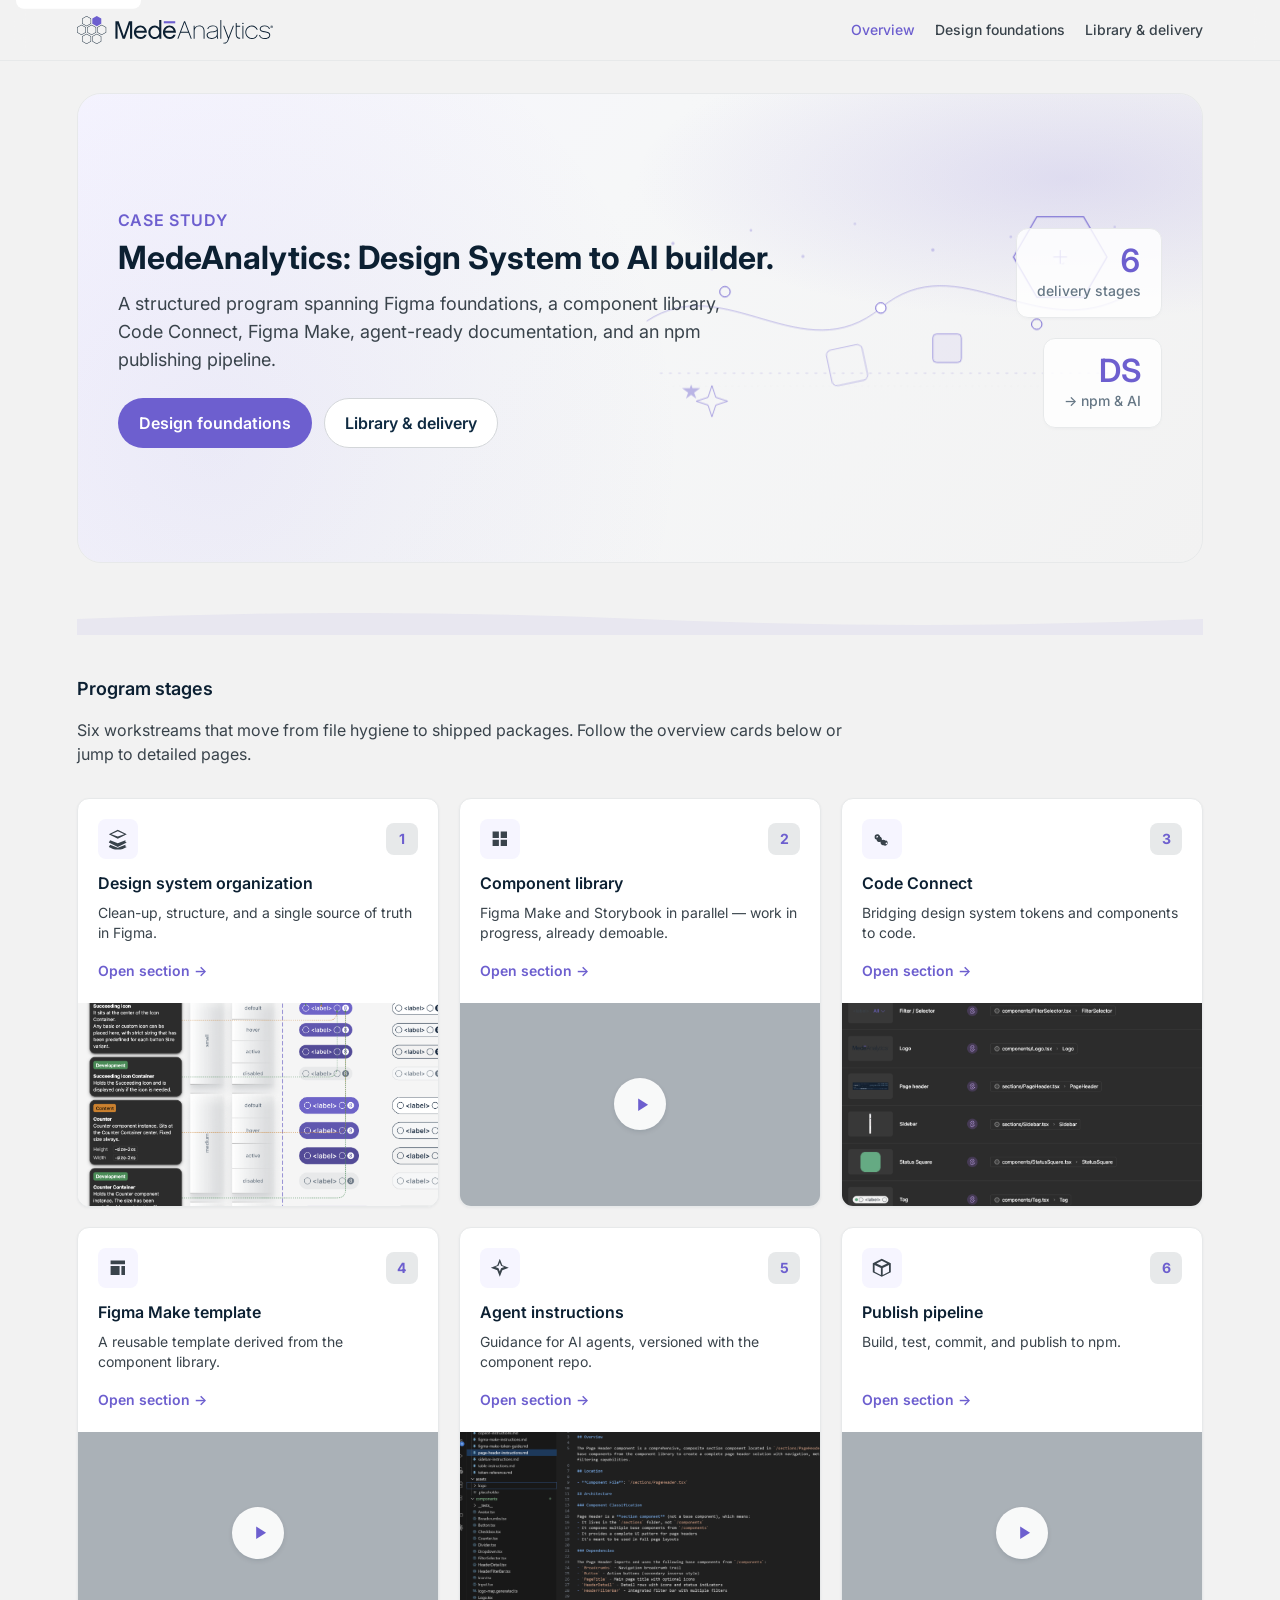
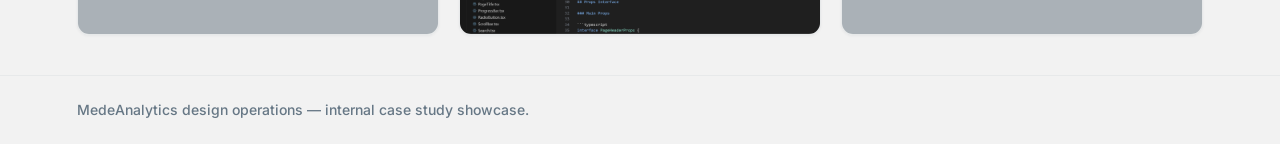
==== commit 01b20b31: "Align media paths with assets (png/mp4 filenames) Made-with: Cursor" ====
--- a/index.html
+++ b/index.html
@@ -221,7 +221,7 @@
           </p>
         </div>
 
-        <!-- Media assets (16:9): stage-1-design-system.jpg … stage-6-publish-pipeline.jpg; videos: stage-2-component-library.mp4, stage-6-publish-pipeline.mp4 -->
+        <!-- Media: design-system.png, code-connect.png, agent-instructions.png; videos: storybook.mp4, template.mp4, publish-pipeline.mp4 -->
         <div class="card-grid">
           <article class="stage-card reveal">
             <a class="stage-card__link" href="foundations.html#stage-1">
@@ -238,7 +238,7 @@
             <div class="stage-card__media">
               <img
                 class="stage-card__media-img"
-                src="assets/stage-1-design-system.jpg"
+                src="assets/design-system.png"
                 alt=""
                 width="1920"
                 height="1080"
@@ -262,18 +262,18 @@
               <span class="stage-card__meta">Open section →</span>
             </a>
             <div class="stage-card__media stage-card__media--video">
-              <img
-                class="stage-card__media-img"
-                src="assets/stage-2-component-library.jpg"
-                alt=""
-                width="1920"
-                height="1080"
-                loading="lazy"
-              />
+              <video
+                class="stage-card__media-img stage-card__media-preview"
+                src="assets/storybook.mp4"
+                muted
+                playsinline
+                preload="metadata"
+                aria-hidden="true"
+              ></video>
               <button
                 type="button"
                 class="stage-card__play js-media-open"
-                data-video-src="assets/stage-2-component-library.mp4"
+                data-video-src="assets/storybook.mp4"
                 aria-label="Play component library video"
               >
                 <span class="stage-card__play-icon" aria-hidden="true">
@@ -300,7 +300,7 @@
             <div class="stage-card__media">
               <img
                 class="stage-card__media-img"
-                src="assets/stage-3-code-connect.jpg"
+                src="assets/code-connect.png"
                 alt=""
                 width="1920"
                 height="1080"
@@ -321,10 +321,46 @@
               <p class="body-s-regular stage-card__text">A reusable template derived from the component library.</p>
               <span class="stage-card__meta">Open section →</span>
             </a>
+            <div class="stage-card__media stage-card__media--video">
+              <video
+                class="stage-card__media-img stage-card__media-preview"
+                src="assets/template.mp4"
+                muted
+                playsinline
+                preload="metadata"
+                aria-hidden="true"
+              ></video>
+              <button
+                type="button"
+                class="stage-card__play js-media-open"
+                data-video-src="assets/template.mp4"
+                aria-label="Play Figma Make template video"
+              >
+                <span class="stage-card__play-icon" aria-hidden="true">
+                  <svg xmlns="http://www.w3.org/2000/svg" viewBox="0 0 24 24" fill="currentColor">
+                    <path d="M8 5v14l11-7L8 5z" />
+                  </svg>
+                </span>
+              </button>
+            </div>
+          </article>
+
+          <article class="stage-card reveal">
+            <a class="stage-card__link" href="library.html#stage-5">
+              <span class="stage-card__head">
+                <span class="stage-card__icon" aria-hidden="true">
+                  <svg class="stage-card__glyph"><use href="#icon-spark" /></svg>
+                </span>
+                <span class="stage-card__num">5</span>
+              </span>
+              <h3 class="stage-card__title body-m-semibold">Agent instructions</h3>
+              <p class="body-s-regular stage-card__text">Guidance for AI agents, versioned with the component repo.</p>
+              <span class="stage-card__meta">Open section →</span>
+            </a>
             <div class="stage-card__media">
               <img
                 class="stage-card__media-img"
-                src="assets/stage-4-figma-template.jpg"
+                src="assets/agent-instructions.png"
                 alt=""
                 width="1920"
                 height="1080"
@@ -334,30 +370,6 @@
           </article>
 
           <article class="stage-card reveal">
-            <a class="stage-card__link" href="library.html#stage-5">
-              <span class="stage-card__head">
-                <span class="stage-card__icon" aria-hidden="true">
-                  <svg class="stage-card__glyph"><use href="#icon-spark" /></svg>
-                </span>
-                <span class="stage-card__num">5</span>
-              </span>
-              <h3 class="stage-card__title body-m-semibold">Agent instructions</h3>
-              <p class="body-s-regular stage-card__text">Guidance for AI agents, versioned with the component repo.</p>
-              <span class="stage-card__meta">Open section →</span>
-            </a>
-            <div class="stage-card__media">
-              <img
-                class="stage-card__media-img"
-                src="assets/stage-5-agent-instructions.jpg"
-                alt=""
-                width="1920"
-                height="1080"
-                loading="lazy"
-              />
-            </div>
-          </article>
-
-          <article class="stage-card reveal">
             <a class="stage-card__link" href="library.html#stage-6">
               <span class="stage-card__head">
                 <span class="stage-card__icon" aria-hidden="true">
@@ -370,18 +382,18 @@
               <span class="stage-card__meta">Open section →</span>
             </a>
             <div class="stage-card__media stage-card__media--video">
-              <img
-                class="stage-card__media-img"
-                src="assets/stage-6-publish-pipeline.jpg"
-                alt=""
-                width="1920"
-                height="1080"
-                loading="lazy"
-              />
+              <video
+                class="stage-card__media-img stage-card__media-preview"
+                src="assets/publish-pipeline.mp4"
+                muted
+                playsinline
+                preload="metadata"
+                aria-hidden="true"
+              ></video>
               <button
                 type="button"
                 class="stage-card__play js-media-open"
-                data-video-src="assets/stage-6-publish-pipeline.mp4"
+                data-video-src="assets/publish-pipeline.mp4"
                 aria-label="Play publishing pipeline video"
               >
                 <span class="stage-card__play-icon" aria-hidden="true">
--- a/css/site.css
+++ b/css/site.css
@@ -629,7 +629,8 @@
   background: var(--background-09-main);
 }
 
-.stage-card__media-img {
+.stage-card__media-img,
+video.stage-card__media-img {
   display: block;
   width: 100%;
   height: 100%;
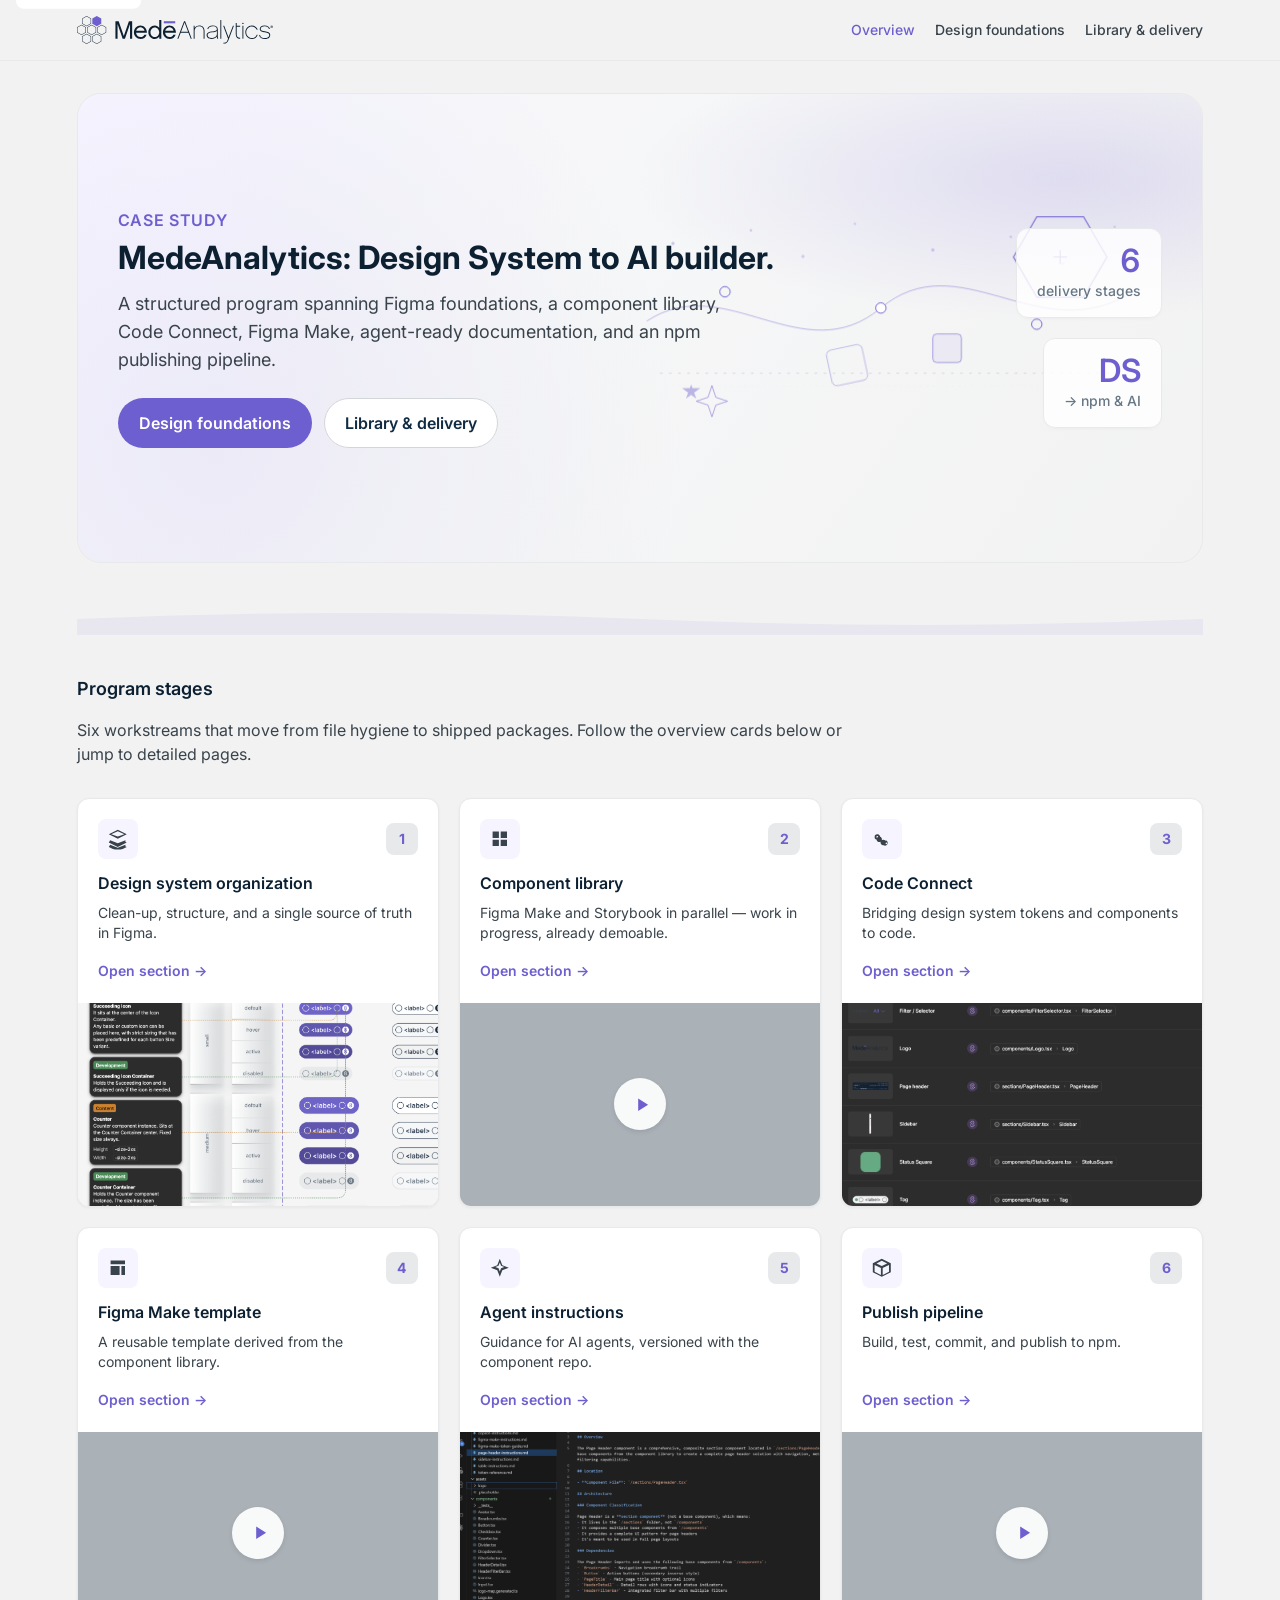
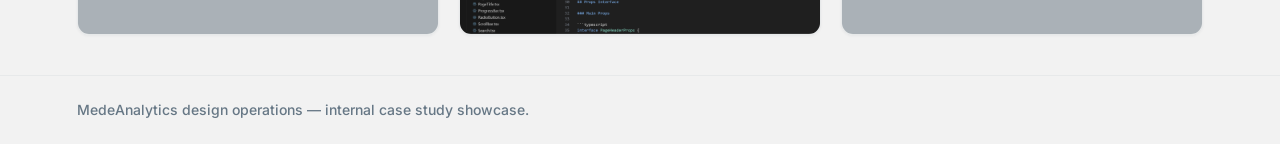
==== commit 31ed65e8: "Use root-relative URLs for CSS, JS, and assets (fix broken styling on deploy) Made-with: Cursor" ====
--- a/index.html
+++ b/index.html
@@ -8,8 +8,8 @@
       name="description"
       content="From organized Figma foundations to component libraries, Code Connect, and AI-ready delivery — the MedeAnalytics design operations program."
     />
-    <link rel="stylesheet" href="styles/index.css" />
-    <link rel="stylesheet" href="css/site.css" />
+    <link rel="stylesheet" href="/styles/index.css" />
+    <link rel="stylesheet" href="/css/site.css" />
   </head>
   <body class="page body-m-regular">
     <svg xmlns="http://www.w3.org/2000/svg" aria-hidden="true" class="sprite" focusable="false">
@@ -49,8 +49,8 @@
     <a class="skip-link label-s" href="#main">Skip to content</a>
     <header class="site-header">
       <div class="site-header__inner">
-        <a class="site-logo" href="index.html">
-          <img src="assets/ma_logo.svg" alt="MedeAnalytics" width="216" height="31" />
+        <a class="site-logo" href="/">
+          <img src="/assets/ma_logo.svg" alt="MedeAnalytics" width="216" height="31" />
         </a>
         <button
           type="button"
@@ -65,9 +65,9 @@
           </span>
         </button>
         <nav class="site-nav label-s" id="site-nav" aria-label="Primary">
-          <a href="index.html" aria-current="page">Overview</a>
-          <a href="foundations.html">Design foundations</a>
-          <a href="library.html">Library &amp; delivery</a>
+          <a href="/" aria-current="page">Overview</a>
+          <a href="/foundations.html">Design foundations</a>
+          <a href="/library.html">Library &amp; delivery</a>
         </nav>
       </div>
     </header>
@@ -186,8 +186,8 @@
               Figma Make, agent-ready documentation, and an npm publishing pipeline.
             </p>
             <div class="hero__actions">
-              <a class="btn btn--primary" href="foundations.html">Design foundations</a>
-              <a class="btn btn--secondary" href="library.html">Library &amp; delivery</a>
+              <a class="btn btn--primary" href="/foundations.html">Design foundations</a>
+              <a class="btn btn--secondary" href="/library.html">Library &amp; delivery</a>
             </div>
           </div>
           <div class="hero__metrics" aria-hidden="true">
@@ -224,7 +224,7 @@
         <!-- Media: design-system.png, code-connect.png, agent-instructions.png; videos: storybook.mp4, template.mp4, publish-pipeline.mp4 -->
         <div class="card-grid">
           <article class="stage-card reveal">
-            <a class="stage-card__link" href="foundations.html#stage-1">
+            <a class="stage-card__link" href="/foundations.html#stage-1">
               <span class="stage-card__head">
                 <span class="stage-card__icon" aria-hidden="true">
                   <svg class="stage-card__glyph"><use href="#icon-layers" /></svg>
@@ -238,7 +238,7 @@
             <div class="stage-card__media">
               <img
                 class="stage-card__media-img"
-                src="assets/design-system.png"
+                src="/assets/design-system.png"
                 alt=""
                 width="1920"
                 height="1080"
@@ -248,7 +248,7 @@
           </article>
 
           <article class="stage-card reveal">
-            <a class="stage-card__link" href="library.html#stage-2">
+            <a class="stage-card__link" href="/library.html#stage-2">
               <span class="stage-card__head">
                 <span class="stage-card__icon" aria-hidden="true">
                   <svg class="stage-card__glyph"><use href="#icon-components" /></svg>
@@ -264,7 +264,7 @@
             <div class="stage-card__media stage-card__media--video">
               <video
                 class="stage-card__media-img stage-card__media-preview"
-                src="assets/storybook.mp4"
+                src="/assets/storybook.mp4"
                 muted
                 playsinline
                 preload="metadata"
@@ -273,7 +273,7 @@
               <button
                 type="button"
                 class="stage-card__play js-media-open"
-                data-video-src="assets/storybook.mp4"
+                data-video-src="/assets/storybook.mp4"
                 aria-label="Play component library video"
               >
                 <span class="stage-card__play-icon" aria-hidden="true">
@@ -286,7 +286,7 @@
           </article>
 
           <article class="stage-card reveal">
-            <a class="stage-card__link" href="foundations.html#stage-3">
+            <a class="stage-card__link" href="/foundations.html#stage-3">
               <span class="stage-card__head">
                 <span class="stage-card__icon" aria-hidden="true">
                   <svg class="stage-card__glyph"><use href="#icon-connect" /></svg>
@@ -300,7 +300,7 @@
             <div class="stage-card__media">
               <img
                 class="stage-card__media-img"
-                src="assets/code-connect.png"
+                src="/assets/code-connect.png"
                 alt=""
                 width="1920"
                 height="1080"
@@ -310,7 +310,7 @@
           </article>
 
           <article class="stage-card reveal">
-            <a class="stage-card__link" href="foundations.html#stage-4">
+            <a class="stage-card__link" href="/foundations.html#stage-4">
               <span class="stage-card__head">
                 <span class="stage-card__icon" aria-hidden="true">
                   <svg class="stage-card__glyph"><use href="#icon-template" /></svg>
@@ -324,7 +324,7 @@
             <div class="stage-card__media stage-card__media--video">
               <video
                 class="stage-card__media-img stage-card__media-preview"
-                src="assets/template.mp4"
+                src="/assets/template.mp4"
                 muted
                 playsinline
                 preload="metadata"
@@ -333,7 +333,7 @@
               <button
                 type="button"
                 class="stage-card__play js-media-open"
-                data-video-src="assets/template.mp4"
+                data-video-src="/assets/template.mp4"
                 aria-label="Play Figma Make template video"
               >
                 <span class="stage-card__play-icon" aria-hidden="true">
@@ -346,7 +346,7 @@
           </article>
 
           <article class="stage-card reveal">
-            <a class="stage-card__link" href="library.html#stage-5">
+            <a class="stage-card__link" href="/library.html#stage-5">
               <span class="stage-card__head">
                 <span class="stage-card__icon" aria-hidden="true">
                   <svg class="stage-card__glyph"><use href="#icon-spark" /></svg>
@@ -360,7 +360,7 @@
             <div class="stage-card__media">
               <img
                 class="stage-card__media-img"
-                src="assets/agent-instructions.png"
+                src="/assets/agent-instructions.png"
                 alt=""
                 width="1920"
                 height="1080"
@@ -370,7 +370,7 @@
           </article>
 
           <article class="stage-card reveal">
-            <a class="stage-card__link" href="library.html#stage-6">
+            <a class="stage-card__link" href="/library.html#stage-6">
               <span class="stage-card__head">
                 <span class="stage-card__icon" aria-hidden="true">
                   <svg class="stage-card__glyph"><use href="#icon-package" /></svg>
@@ -384,7 +384,7 @@
             <div class="stage-card__media stage-card__media--video">
               <video
                 class="stage-card__media-img stage-card__media-preview"
-                src="assets/publish-pipeline.mp4"
+                src="/assets/publish-pipeline.mp4"
                 muted
                 playsinline
                 preload="metadata"
@@ -393,7 +393,7 @@
               <button
                 type="button"
                 class="stage-card__play js-media-open"
-                data-video-src="assets/publish-pipeline.mp4"
+                data-video-src="/assets/publish-pipeline.mp4"
                 aria-label="Play publishing pipeline video"
               >
                 <span class="stage-card__play-icon" aria-hidden="true">
@@ -425,6 +425,6 @@
         </p>
       </div>
     </footer>
-    <script src="js/site.js" defer></script>
+    <script src="/js/site.js" defer></script>
   </body>
 </html>
--- a/css/site.css
+++ b/css/site.css
@@ -769,10 +769,16 @@
   background: var(--background-09-main);
 }
 
+.page--detail .section-media {
+  max-width: 640px;
+  margin: var(---spacing-xl) 0 0;
+}
+
 figure.section-media {
   margin-left: 0;
   margin-right: 0;
 }
+
 
 .section-media--video {
   position: relative;
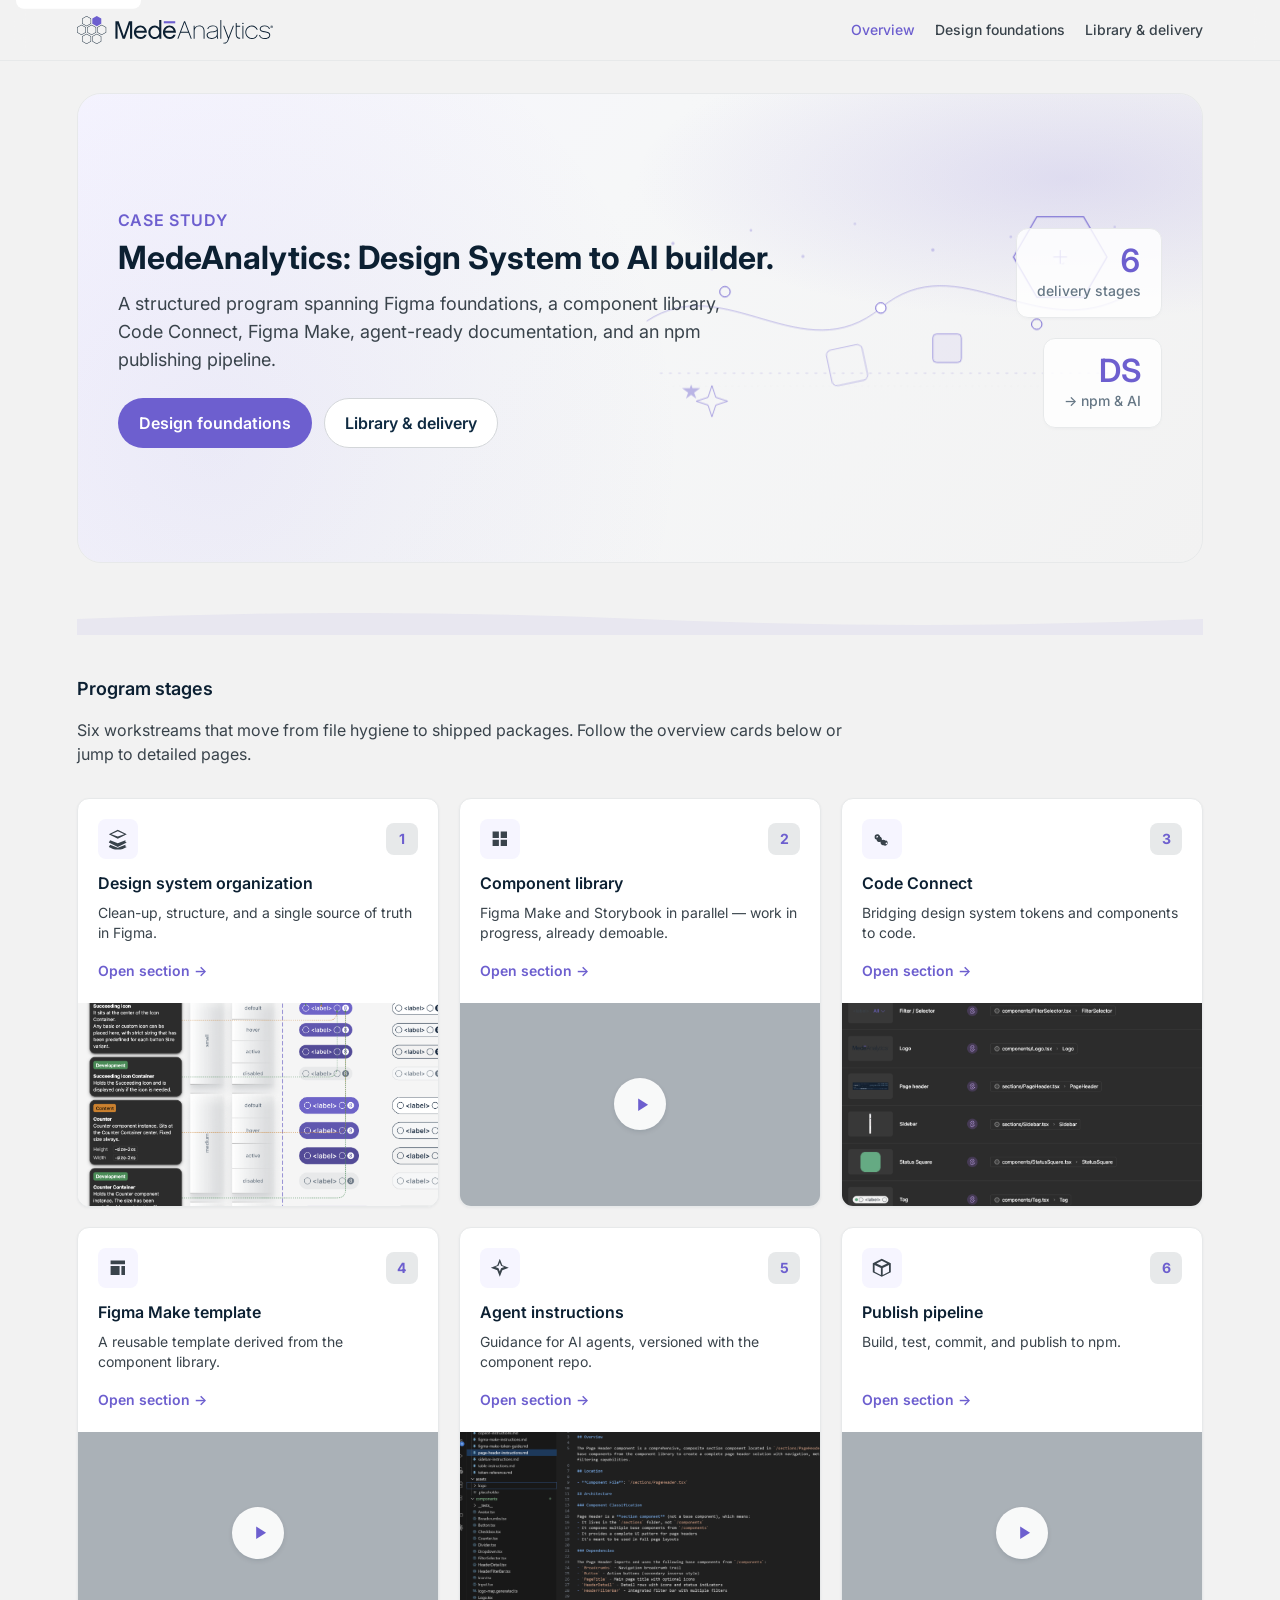
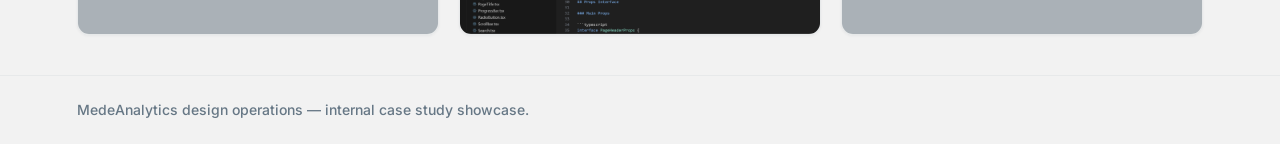
==== commit 833d906f: "Add favicon links, S3 deploy script and checklist Made-with: Cursor" ====
--- a/index.html
+++ b/index.html
@@ -8,6 +8,7 @@
       name="description"
       content="From organized Figma foundations to component libraries, Code Connect, and AI-ready delivery — the MedeAnalytics design operations program."
     />
+    <link rel="icon" href="/assets/ma_logo.svg" type="image/svg+xml" />
     <link rel="stylesheet" href="/styles/index.css" />
     <link rel="stylesheet" href="/css/site.css" />
   </head>
